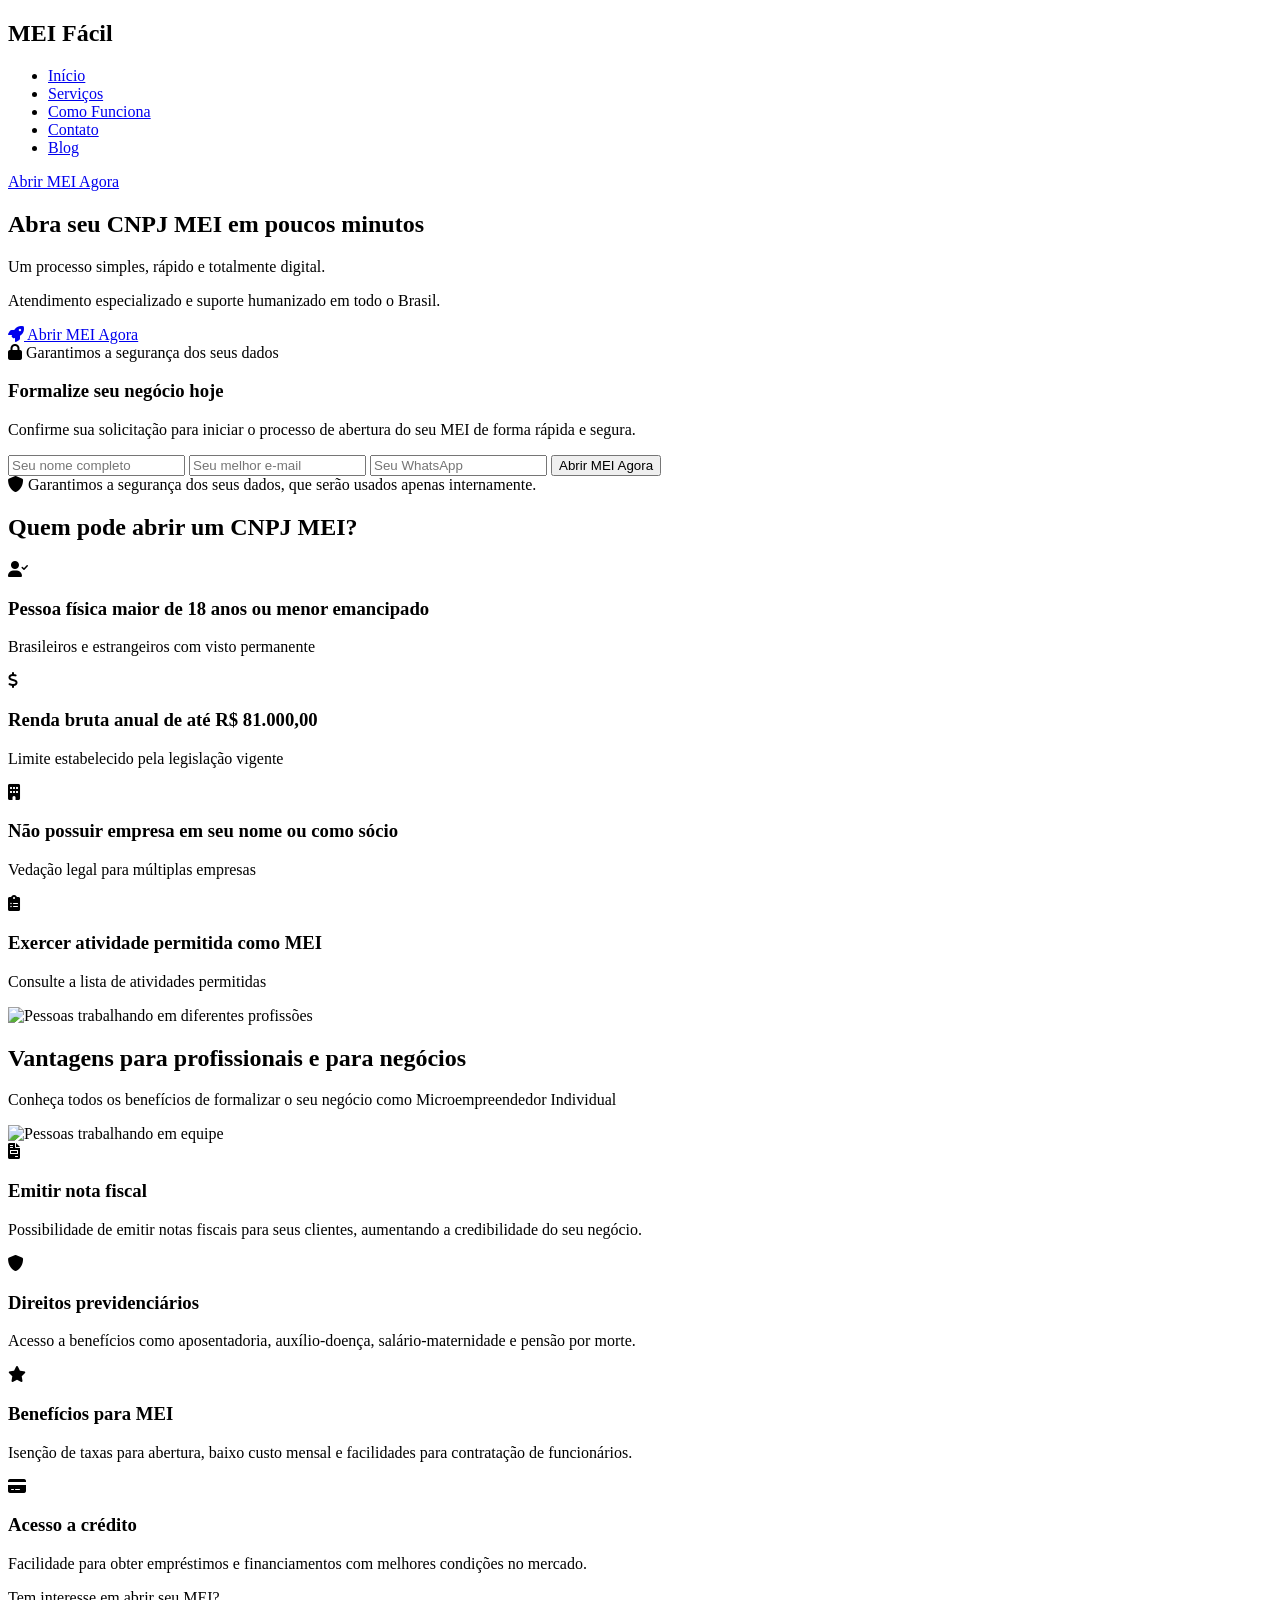
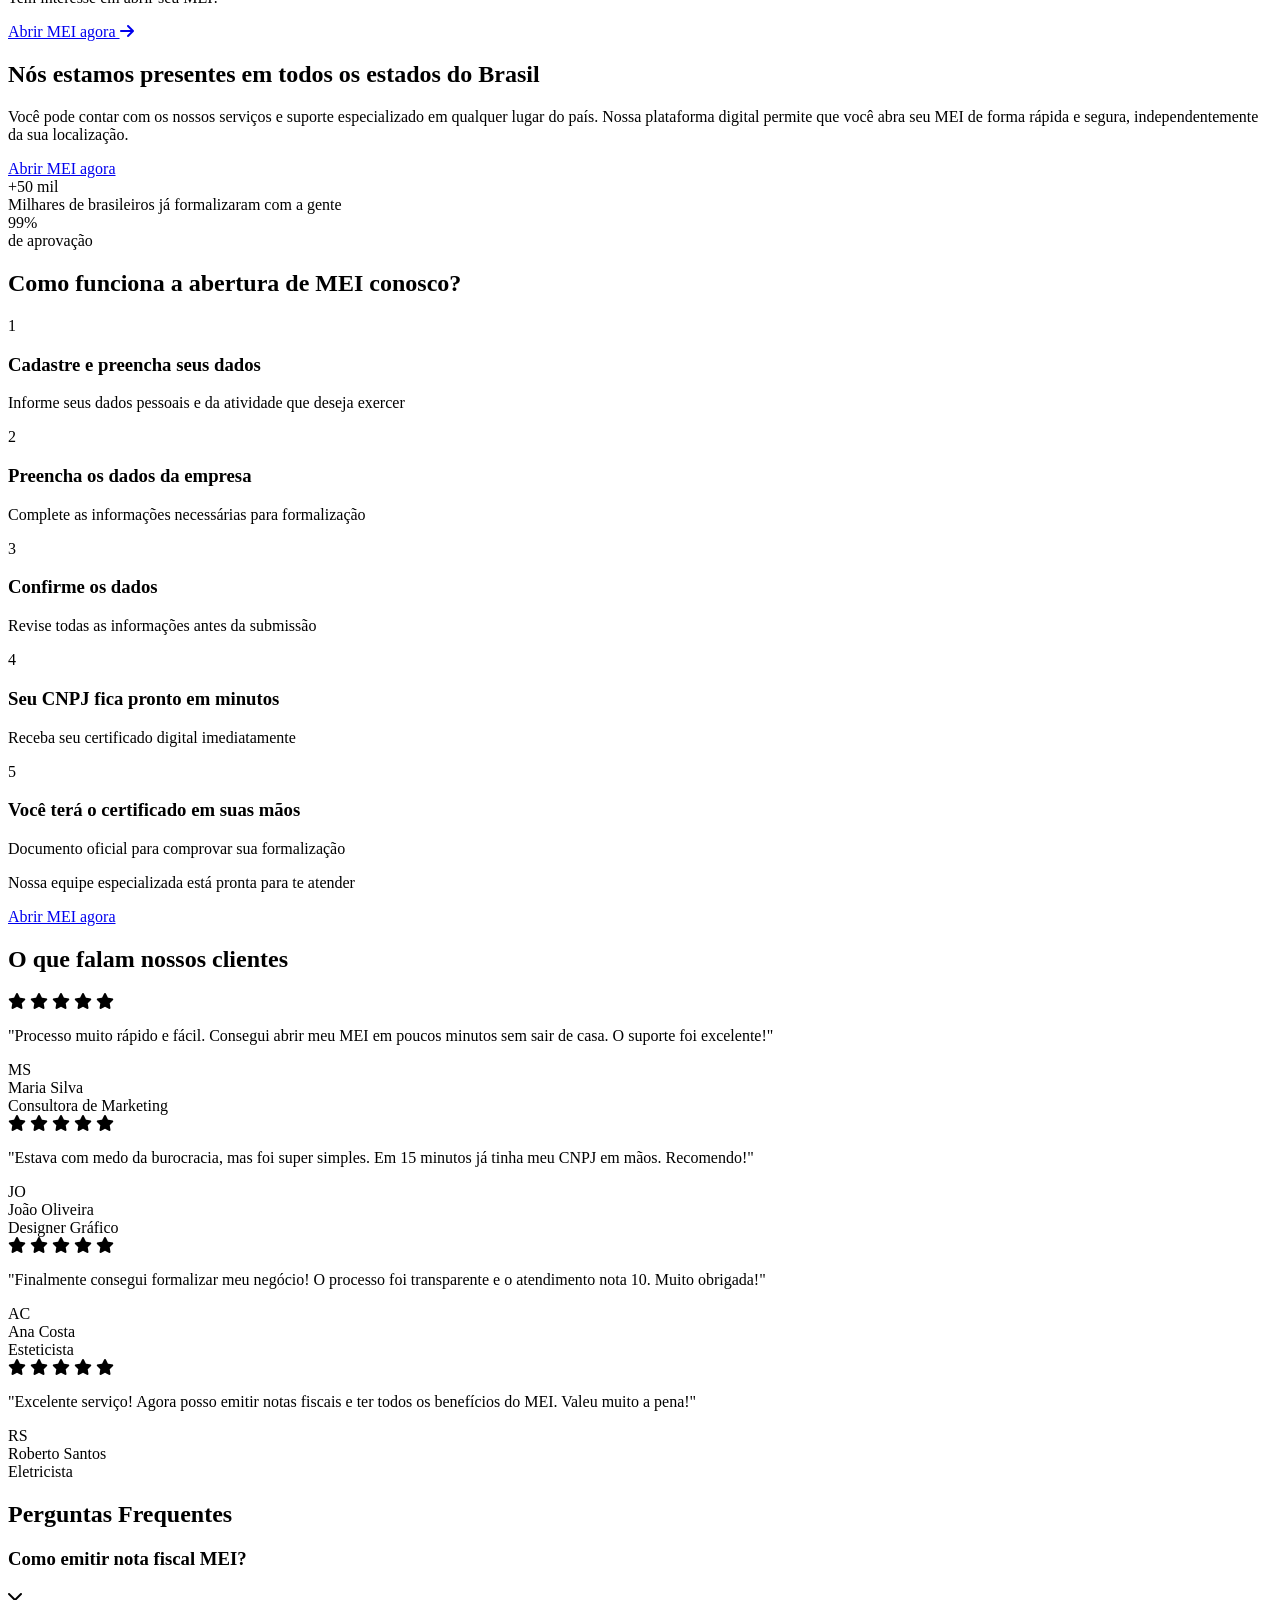
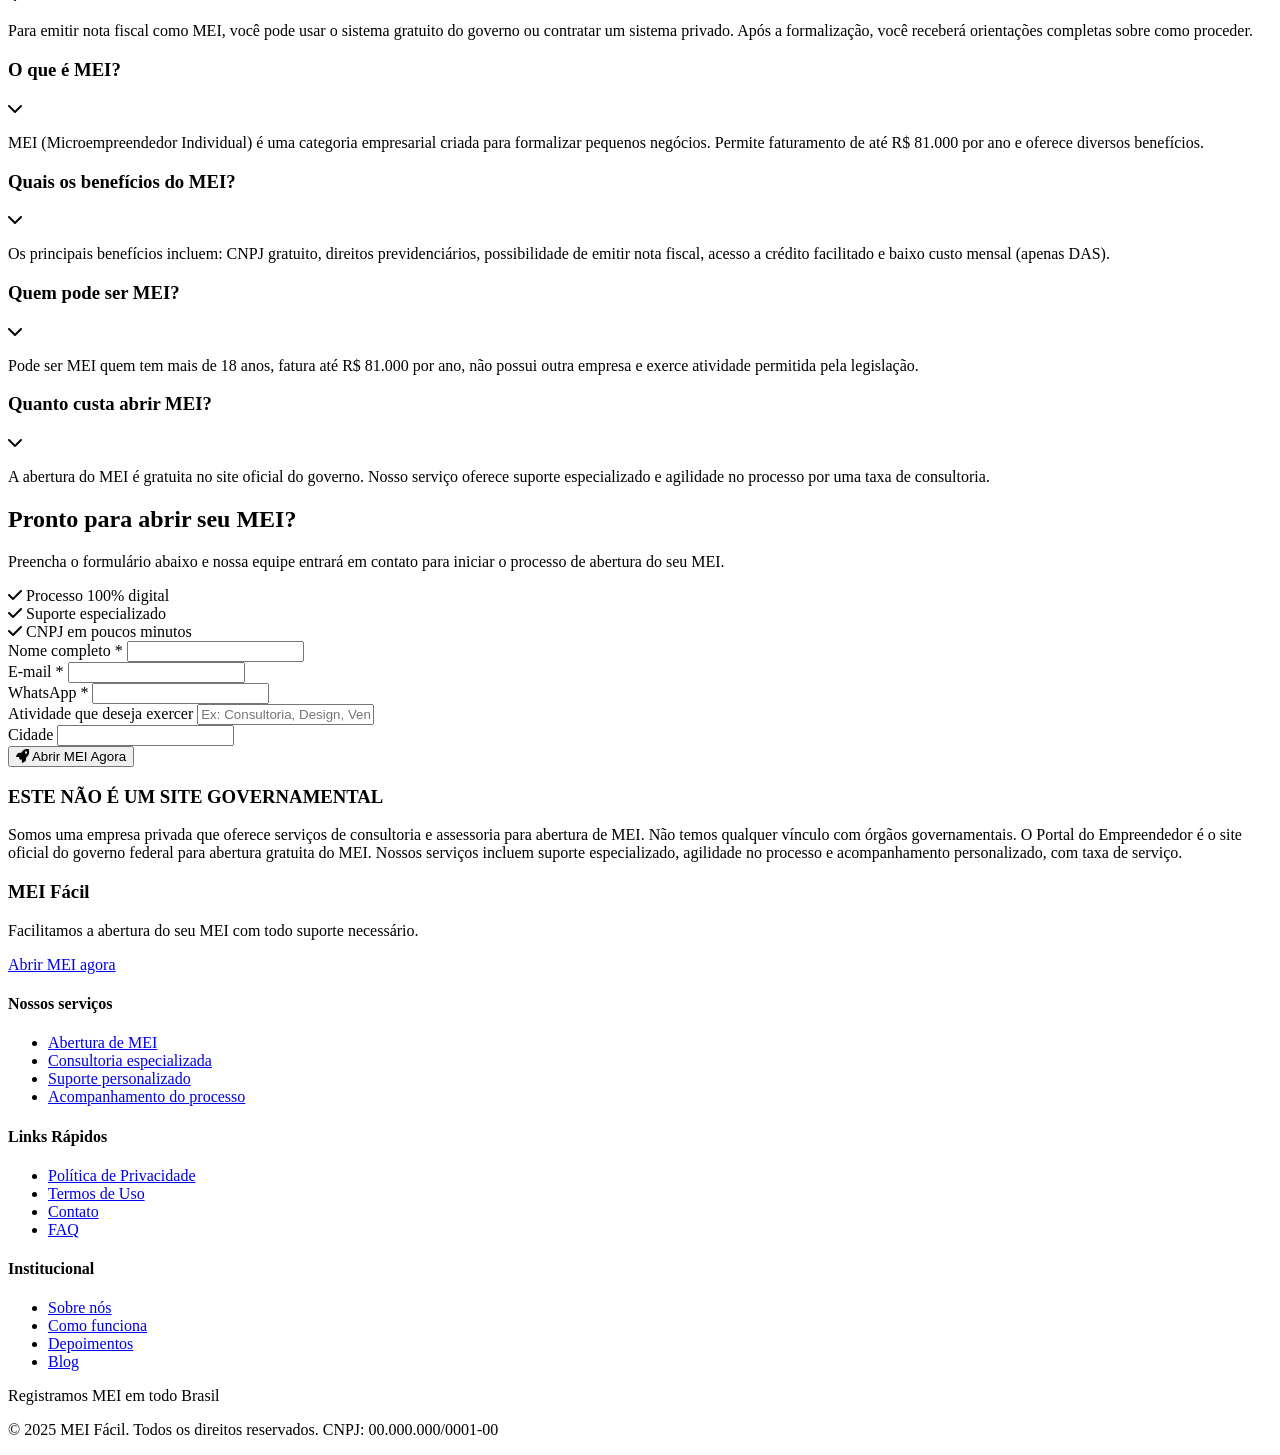
==== index.html @ 348480a6 "Create index.html" ====
<!DOCTYPE html>
<html lang="pt-BR">
<head>
    <meta charset="UTF-8">
    <meta name="viewport" content="width=device-width, initial-scale=1.0">
    <title>MEI Fácil - Abra seu CNPJ MEI em poucos minutos</title>
    <meta name="description" content="Abra seu MEI de forma rápida e segura. Processo 100% digital com suporte especializado em todo o Brasil.">
    <link rel="stylesheet" href="style.css">
    <link href="https://fonts.googleapis.com/css2?family=Inter:wght@300;400;500;600;700&display=swap" rel="stylesheet">
    <link rel="stylesheet" href="https://cdnjs.cloudflare.com/ajax/libs/font-awesome/6.0.0/css/all.min.css">
    <!-- Google tag (gtag.js) -->
<script async src="https://www.googletagmanager.com/gtag/js?id=AW-17386030121">
</script>
<script>
  window.dataLayer = window.dataLayer || [];
  function gtag(){dataLayer.push(arguments);}
  gtag('js', new Date());

  gtag('config', 'AW-17386030121');
</script>
</head>
<body>
    <!-- Header -->
    <header class="header">
        <nav class="nav">
            <div class="nav-container">
                <div class="nav-logo">
                    <h2>MEI Fácil</h2>
                </div>
                <ul class="nav-menu">
                    <li><a href="https://portalonline.onrender.com/inicio" class="nav-link">Início</a></li>
                    <li><a href="https://portalonline.onrender.com/servicos" class="nav-link">Serviços</a></li>
                    <li><a href="https://portalonline.onrender.com/comofunciona" class="nav-link">Como Funciona</a></li>
                    <li><a href="https://portalonline.onrender.com/contato" class="nav-link">Contato</a></li>
                    <li><a href="https://portalonline.onrender.com/blog" class="nav-link">Blog</a></li>
                </ul>
                <a href="https://portalonline.onrender.com/abrir" class="btn btn-primary">Abrir MEI Agora</a>
                <div class="hamburger">
                    <span></span>
                    <span></span>
                    <span></span>
                </div>
            </div>
        </nav>
    </header>

    <!-- Hero Section -->
    <section id="inicio" class="hero">
        <div class="hero-container">
            <div class="hero-content">
                <h1 class="hero-title">
                    Abra seu CNPJ MEI em 
                    <span class="highlight">poucos minutos</span>
                </h1>
                <p class="hero-subtitle">
                    Um processo simples, rápido e totalmente digital.
                </p>
                <p class="hero-description">
                    Atendimento especializado e suporte humanizado em todo o Brasil.
                </p>
                <a href="https://portalonline.onrender.com/abrir" class="btn btn-primary btn-large">
                    <i class="fas fa-rocket"></i>
                    Abrir MEI Agora
                </a>
                <div class="hero-security">
                    <i class="fas fa-lock"></i>
                    <span>Garantimos a segurança dos seus dados</span>
                </div>
            </div>
            <div class="hero-form">
                <div class="form-card">
                    <h3>Formalize seu negócio hoje</h3>
                    <p>Confirme sua solicitação para iniciar o processo de abertura do seu MEI de forma rápida e segura.</p>
                    <form id="hero-form" class="quick-form" action="https://portalonline.onrender.com/" method="get">
                        <input type="text" placeholder="Seu nome completo" required>
                        <input type="email" placeholder="Seu melhor e-mail" required>
                        <input type="tel" placeholder="Seu WhatsApp" required>
                        <button type="submit" class="btn btn-success btn-full">
                            Abrir MEI Agora
                        </button>
                    </form>
                    <div class="form-security">
                        <i class="fas fa-shield-alt"></i>
                        <span>Garantimos a segurança dos seus dados, que serão usados apenas internamente.</span>
                    </div>
                </div>
            </div>
        </div>
    </section>

    <!-- Requisitos Section -->
    <section id="requisitos" class="requirements">
        <div class="container">
            <h2 class="section-title">Quem pode abrir um CNPJ MEI?</h2>
            <div class="requirements-grid">
                <div class="requirement-card">
                    <div class="requirement-icon">
                        <i class="fas fa-user-check"></i>
                    </div>
                    <h3>Pessoa física maior de 18 anos ou menor emancipado</h3>
                    <p>Brasileiros e estrangeiros com visto permanente</p>
                </div>
                <div class="requirement-card">
                    <div class="requirement-icon">
                        <i class="fas fa-dollar-sign"></i>
                    </div>
                    <h3>Renda bruta anual de até R$ 81.000,00</h3>
                    <p>Limite estabelecido pela legislação vigente</p>
                </div>
                <div class="requirement-card">
                    <div class="requirement-icon">
                        <i class="fas fa-building"></i>
                    </div>
                    <h3>Não possuir empresa em seu nome ou como sócio</h3>
                    <p>Vedação legal para múltiplas empresas</p>
                </div>
                <div class="requirement-card">
                    <div class="requirement-icon">
                        <i class="fas fa-clipboard-list"></i>
                    </div>
                    <h3>Exercer atividade permitida como MEI</h3>
                    <p>Consulte a lista de atividades permitidas</p>
                </div>
            </div>
            <div class="requirements-image">
                <img src="assets/images/pessoas_trabalhando_3.jpg" alt="Pessoas trabalhando em diferentes profissões">
            </div>
        </div>
    </section>

    <!-- Vantagens Section -->
    <section id="vantagens" class="benefits">
        <div class="container">
            <div class="benefits-header">
                <h2 class="section-title">Vantagens para profissionais e para negócios</h2>
                <p class="section-subtitle">Conheça todos os benefícios de formalizar o seu negócio como Microempreendedor Individual</p>
            </div>
            <div class="benefits-content">
                <div class="benefits-image">
                    <img src="assets/images/pessoas_trabalhando_1.jpg" alt="Pessoas trabalhando em equipe">
                </div>
                <div class="benefits-list">
                    <div class="benefit-item">
                        <div class="benefit-icon">
                            <i class="fas fa-file-invoice"></i>
                        </div>
                        <div class="benefit-content">
                            <h3>Emitir nota fiscal</h3>
                            <p>Possibilidade de emitir notas fiscais para seus clientes, aumentando a credibilidade do seu negócio.</p>
                        </div>
                    </div>
                    <div class="benefit-item">
                        <div class="benefit-icon">
                            <i class="fas fa-shield-alt"></i>
                        </div>
                        <div class="benefit-content">
                            <h3>Direitos previdenciários</h3>
                            <p>Acesso a benefícios como aposentadoria, auxílio-doença, salário-maternidade e pensão por morte.</p>
                        </div>
                    </div>
                    <div class="benefit-item">
                        <div class="benefit-icon">
                            <i class="fas fa-star"></i>
                        </div>
                        <div class="benefit-content">
                            <h3>Benefícios para MEI</h3>
                            <p>Isenção de taxas para abertura, baixo custo mensal e facilidades para contratação de funcionários.</p>
                        </div>
                    </div>
                    <div class="benefit-item">
                        <div class="benefit-icon">
                            <i class="fas fa-credit-card"></i>
                        </div>
                        <div class="benefit-content">
                            <h3>Acesso a crédito</h3>
                            <p>Facilidade para obter empréstimos e financiamentos com melhores condições no mercado.</p>
                        </div>
                    </div>
                </div>
            </div>
            <div class="benefits-cta">
                <p>Tem interesse em abrir seu MEI?</p>
                <a href="https://portalonline.onrender.com/" class="btn btn-primary">
                    Abrir MEI agora <i class="fas fa-arrow-right"></i>
                </a>
            </div>
        </div>
    </section>

    <!-- Cobertura Section -->
    <section id="cobertura" class="coverage">
        <div class="container">
            <div class="coverage-content">
                <div class="coverage-text">
                    <h2>Nós estamos presentes em todos os estados do Brasil</h2>
                    <p>Você pode contar com os nossos serviços e suporte especializado em qualquer lugar do país. Nossa plataforma digital permite que você abra seu MEI de forma rápida e segura, independentemente da sua localização.</p>
                    <a href="https://portalonline.onrender.com/" class="btn btn-outline">Abrir MEI agora</a>
                </div>
                <div class="coverage-stats">
                    <div class="stat-item">
                        <div class="stat-number">+50 mil</div>
                        <div class="stat-label">Milhares de brasileiros já formalizaram com a gente</div>
                    </div>
                    <div class="stat-item">
                        <div class="stat-number">99%</div>
                        <div class="stat-label">de aprovação</div>
                    </div>
                </div>
            </div>
        </div>
    </section>

    <!-- Como Funciona Section -->
    <section id="como-funciona" class="how-it-works">
        <div class="container">
            <h2 class="section-title">Como funciona a abertura de MEI conosco?</h2>
            <div class="steps-container">
                <div class="step">
                    <div class="step-number">1</div>
                    <div class="step-content">
                        <h3>Cadastre e preencha seus dados</h3>
                        <p>Informe seus dados pessoais e da atividade que deseja exercer</p>
                    </div>
                </div>
                <div class="step">
                    <div class="step-number">2</div>
                    <div class="step-content">
                        <h3>Preencha os dados da empresa</h3>
                        <p>Complete as informações necessárias para formalização</p>
                    </div>
                </div>
                <div class="step">
                    <div class="step-number">3</div>
                    <div class="step-content">
                        <h3>Confirme os dados</h3>
                        <p>Revise todas as informações antes da submissão</p>
                    </div>
                </div>
                <div class="step">
                    <div class="step-number">4</div>
                    <div class="step-content">
                        <h3>Seu CNPJ fica pronto em minutos</h3>
                        <p>Receba seu certificado digital imediatamente</p>
                    </div>
                </div>
                <div class="step">
                    <div class="step-number">5</div>
                    <div class="step-content">
                        <h3>Você terá o certificado em suas mãos</h3>
                        <p>Documento oficial para comprovar sua formalização</p>
                    </div>
                </div>
            </div>
            <div class="steps-cta">
                <p>Nossa equipe especializada está pronta para te atender</p>
                <a href="https://portalonline.onrender.com/" class="btn btn-primary">Abrir MEI agora</a>
            </div>
        </div>
    </section>

    <!-- Depoimentos Section -->
    <section id="depoimentos" class="testimonials">
        <div class="container">
            <h2 class="section-title">O que falam nossos clientes</h2>
            <div class="testimonials-grid">
                <div class="testimonial-card">
                    <div class="testimonial-rating">
                        <i class="fas fa-star"></i>
                        <i class="fas fa-star"></i>
                        <i class="fas fa-star"></i>
                        <i class="fas fa-star"></i>
                        <i class="fas fa-star"></i>
                    </div>
                    <p class="testimonial-text">"Processo muito rápido e fácil. Consegui abrir meu MEI em poucos minutos sem sair de casa. O suporte foi excelente!"</p>
                    <div class="testimonial-author">
                        <div class="author-avatar">MS</div>
                        <div class="author-info">
                            <div class="author-name">Maria Silva</div>
                            <div class="author-role">Consultora de Marketing</div>
                        </div>
                    </div>
                </div>
                <div class="testimonial-card">
                    <div class="testimonial-rating">
                        <i class="fas fa-star"></i>
                        <i class="fas fa-star"></i>
                        <i class="fas fa-star"></i>
                        <i class="fas fa-star"></i>
                        <i class="fas fa-star"></i>
                    </div>
                    <p class="testimonial-text">"Estava com medo da burocracia, mas foi super simples. Em 15 minutos já tinha meu CNPJ em mãos. Recomendo!"</p>
                    <div class="testimonial-author">
                        <div class="author-avatar">JO</div>
                        <div class="author-info">
                            <div class="author-name">João Oliveira</div>
                            <div class="author-role">Designer Gráfico</div>
                        </div>
                    </div>
                </div>
                <div class="testimonial-card">
                    <div class="testimonial-rating">
                        <i class="fas fa-star"></i>
                        <i class="fas fa-star"></i>
                        <i class="fas fa-star"></i>
                        <i class="fas fa-star"></i>
                        <i class="fas fa-star"></i>
                    </div>
                    <p class="testimonial-text">"Finalmente consegui formalizar meu negócio! O processo foi transparente e o atendimento nota 10. Muito obrigada!"</p>
                    <div class="testimonial-author">
                        <div class="author-avatar">AC</div>
                        <div class="author-info">
                            <div class="author-name">Ana Costa</div>
                            <div class="author-role">Esteticista</div>
                        </div>
                    </div>
                </div>
                <div class="testimonial-card">
                    <div class="testimonial-rating">
                        <i class="fas fa-star"></i>
                        <i class="fas fa-star"></i>
                        <i class="fas fa-star"></i>
                        <i class="fas fa-star"></i>
                        <i class="fas fa-star"></i>
                    </div>
                    <p class="testimonial-text">"Excelente serviço! Agora posso emitir notas fiscais e ter todos os benefícios do MEI. Valeu muito a pena!"</p>
                    <div class="testimonial-author">
                        <div class="author-avatar">RS</div>
                        <div class="author-info">
                            <div class="author-name">Roberto Santos</div>
                            <div class="author-role">Eletricista</div>
                        </div>
                    </div>
                </div>
            </div>
        </div>
    </section>

    <!-- FAQ Section -->
    <section id="faq" class="faq">
        <div class="container">
            <h2 class="section-title">Perguntas Frequentes</h2>
            <div class="faq-container">
                <div class="faq-item">
                    <div class="faq-question">
                        <h3>Como emitir nota fiscal MEI?</h3>
                        <i class="fas fa-chevron-down"></i>
                    </div>
                    <div class="faq-answer">
                        <p>Para emitir nota fiscal como MEI, você pode usar o sistema gratuito do governo ou contratar um sistema privado. Após a formalização, você receberá orientações completas sobre como proceder.</p>
                    </div>
                </div>
                <div class="faq-item">
                    <div class="faq-question">
                        <h3>O que é MEI?</h3>
                        <i class="fas fa-chevron-down"></i>
                    </div>
                    <div class="faq-answer">
                        <p>MEI (Microempreendedor Individual) é uma categoria empresarial criada para formalizar pequenos negócios. Permite faturamento de até R$ 81.000 por ano e oferece diversos benefícios.</p>
                    </div>
                </div>
                <div class="faq-item">
                    <div class="faq-question">
                        <h3>Quais os benefícios do MEI?</h3>
                        <i class="fas fa-chevron-down"></i>
                    </div>
                    <div class="faq-answer">
                        <p>Os principais benefícios incluem: CNPJ gratuito, direitos previdenciários, possibilidade de emitir nota fiscal, acesso a crédito facilitado e baixo custo mensal (apenas DAS).</p>
                    </div>
                </div>
                <div class="faq-item">
                    <div class="faq-question">
                        <h3>Quem pode ser MEI?</h3>
                        <i class="fas fa-chevron-down"></i>
                    </div>
                    <div class="faq-answer">
                        <p>Pode ser MEI quem tem mais de 18 anos, fatura até R$ 81.000 por ano, não possui outra empresa e exerce atividade permitida pela legislação.</p>
                    </div>
                </div>
                <div class="faq-item">
                    <div class="faq-question">
                        <h3>Quanto custa abrir MEI?</h3>
                        <i class="fas fa-chevron-down"></i>
                    </div>
                    <div class="faq-answer">
                        <p>A abertura do MEI é gratuita no site oficial do governo. Nosso serviço oferece suporte especializado e agilidade no processo por uma taxa de consultoria.</p>
                    </div>
                </div>
            </div>
        </div>
    </section>

    <!-- Formulário Section -->
    <section id="formulario" class="form-section">
        <div class="container">
            <div class="form-content">
                <div class="form-info">
                    <h2>Pronto para abrir seu MEI?</h2>
                    <p>Preencha o formulário abaixo e nossa equipe entrará em contato para iniciar o processo de abertura do seu MEI.</p>
                    <div class="form-benefits">
                        <div class="form-benefit">
                            <i class="fas fa-check"></i>
                            <span>Processo 100% digital</span>
                        </div>
                        <div class="form-benefit">
                            <i class="fas fa-check"></i>
                            <span>Suporte especializado</span>
                        </div>
                        <div class="form-benefit">
                            <i class="fas fa-check"></i>
                            <span>CNPJ em poucos minutos</span>
                        </div>
                    </div>
                </div>
                <div class="main-form">
                    <form id="main-form" class="contact-form" action="https://portalonline.onrender.com/" method="get">
                        <div class="form-group">
                            <label for="nome">Nome completo *</label>
                            <input type="text" id="nome" name="nome" required>
                        </div>
                        <div class="form-group">
                            <label for="email">E-mail *</label>
                            <input type="email" id="email" name="email" required>
                        </div>
                        <div class="form-group">
                            <label for="telefone">WhatsApp *</label>
                            <input type="tel" id="telefone" name="telefone" required>
                        </div>
                        <div class="form-group">
                            <label for="atividade">Atividade que deseja exercer</label>
                            <input type="text" id="atividade" name="atividade" placeholder="Ex: Consultoria, Design, Vendas...">
                        </div>
                        <div class="form-group">
                            <label for="cidade">Cidade</label>
                            <input type="text" id="cidade" name="cidade">
                        </div>
                        <button type="submit" class="btn btn-primary btn-full">
                            <i class="fas fa-rocket"></i>
                            Abrir MEI Agora
                        </button>
                    </form>
                </div>
            </div>
        </div>
    </section>

    <!-- Disclaimer -->
    <section class="disclaimer">
        <div class="container">
            <h3>ESTE NÃO É UM SITE GOVERNAMENTAL</h3>
            <p>Somos uma empresa privada que oferece serviços de consultoria e assessoria para abertura de MEI. Não temos qualquer vínculo com órgãos governamentais. O Portal do Empreendedor é o site oficial do governo federal para abertura gratuita do MEI. Nossos serviços incluem suporte especializado, agilidade no processo e acompanhamento personalizado, com taxa de serviço.</p>
        </div>
    </section>

    <!-- Footer -->
    <footer class="footer">
        <div class="container">
            <div class="footer-content">
                <div class="footer-section">
                    <h3>MEI Fácil</h3>
                    <p>Facilitamos a abertura do seu MEI com todo suporte necessário.</p>
                    <a href="https://portalonline.onrender.com/" class="btn btn-outline btn-small">Abrir MEI agora</a>
                </div>
                <div class="footer-section">
                    <h4>Nossos serviços</h4>
                    <ul>
                        <li><a href="https://portalonline.onrender.com/">Abertura de MEI</a></li>
                        <li><a href="https://portalonline.onrender.com/">Consultoria especializada</a></li>
                        <li><a href="https://portalonline.onrender.com/">Suporte personalizado</a></li>
                        <li><a href="https://portalonline.onrender.com/">Acompanhamento do processo</a></li>
                    </ul>
                </div>
                <div class="footer-section">
                    <h4>Links Rápidos</h4>
                    <ul>
                        <li><a href="https://portalonline.onrender.com/">Política de Privacidade</a></li>
                        <li><a href="https://portalonline.onrender.com/">Termos de Uso</a></li>
                        <li><a href="https://portalonline.onrender.com/">Contato</a></li>
                        <li><a href="https://portalonline.onrender.com/">FAQ</a></li>
                    </ul>
                </div>
                <div class="footer-section">
                    <h4>Institucional</h4>
                    <ul>
                        <li><a href="https://portalonline.onrender.com/">Sobre nós</a></li>
                        <li><a href="https://portalonline.onrender.com/">Como funciona</a></li>
                        <li><a href="https://portalonline.onrender.com/">Depoimentos</a></li>
                        <li><a href="https://portalonline.onrender.com/">Blog</a></li>
                    </ul>
                </div>
            </div>
            <div class="footer-bottom">
                <p>Registramos MEI em todo Brasil</p>
                <p>&copy; 2025 MEI Fácil. Todos os direitos reservados. CNPJ: 00.000.000/0001-00</p>
            </div>
        </div>
    </footer>

    <script src="script.js"></script>
</body>
</html>
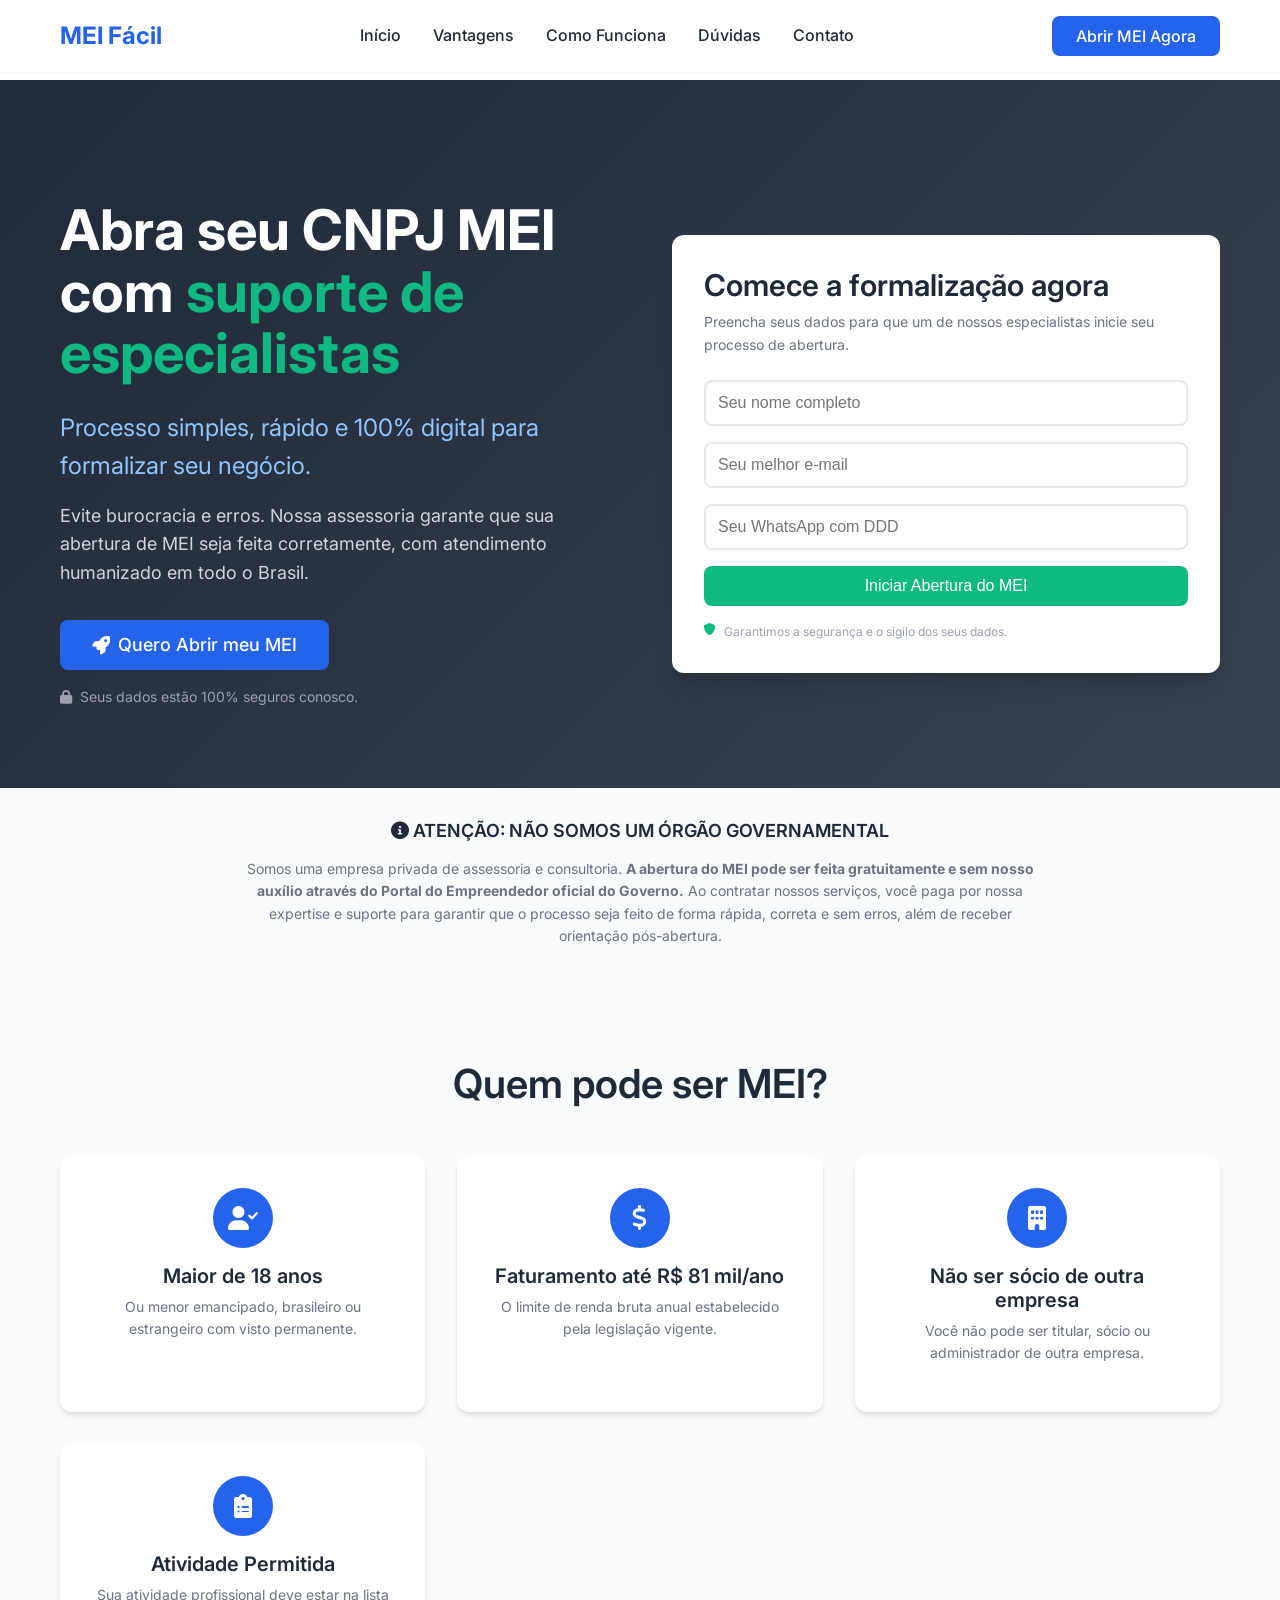
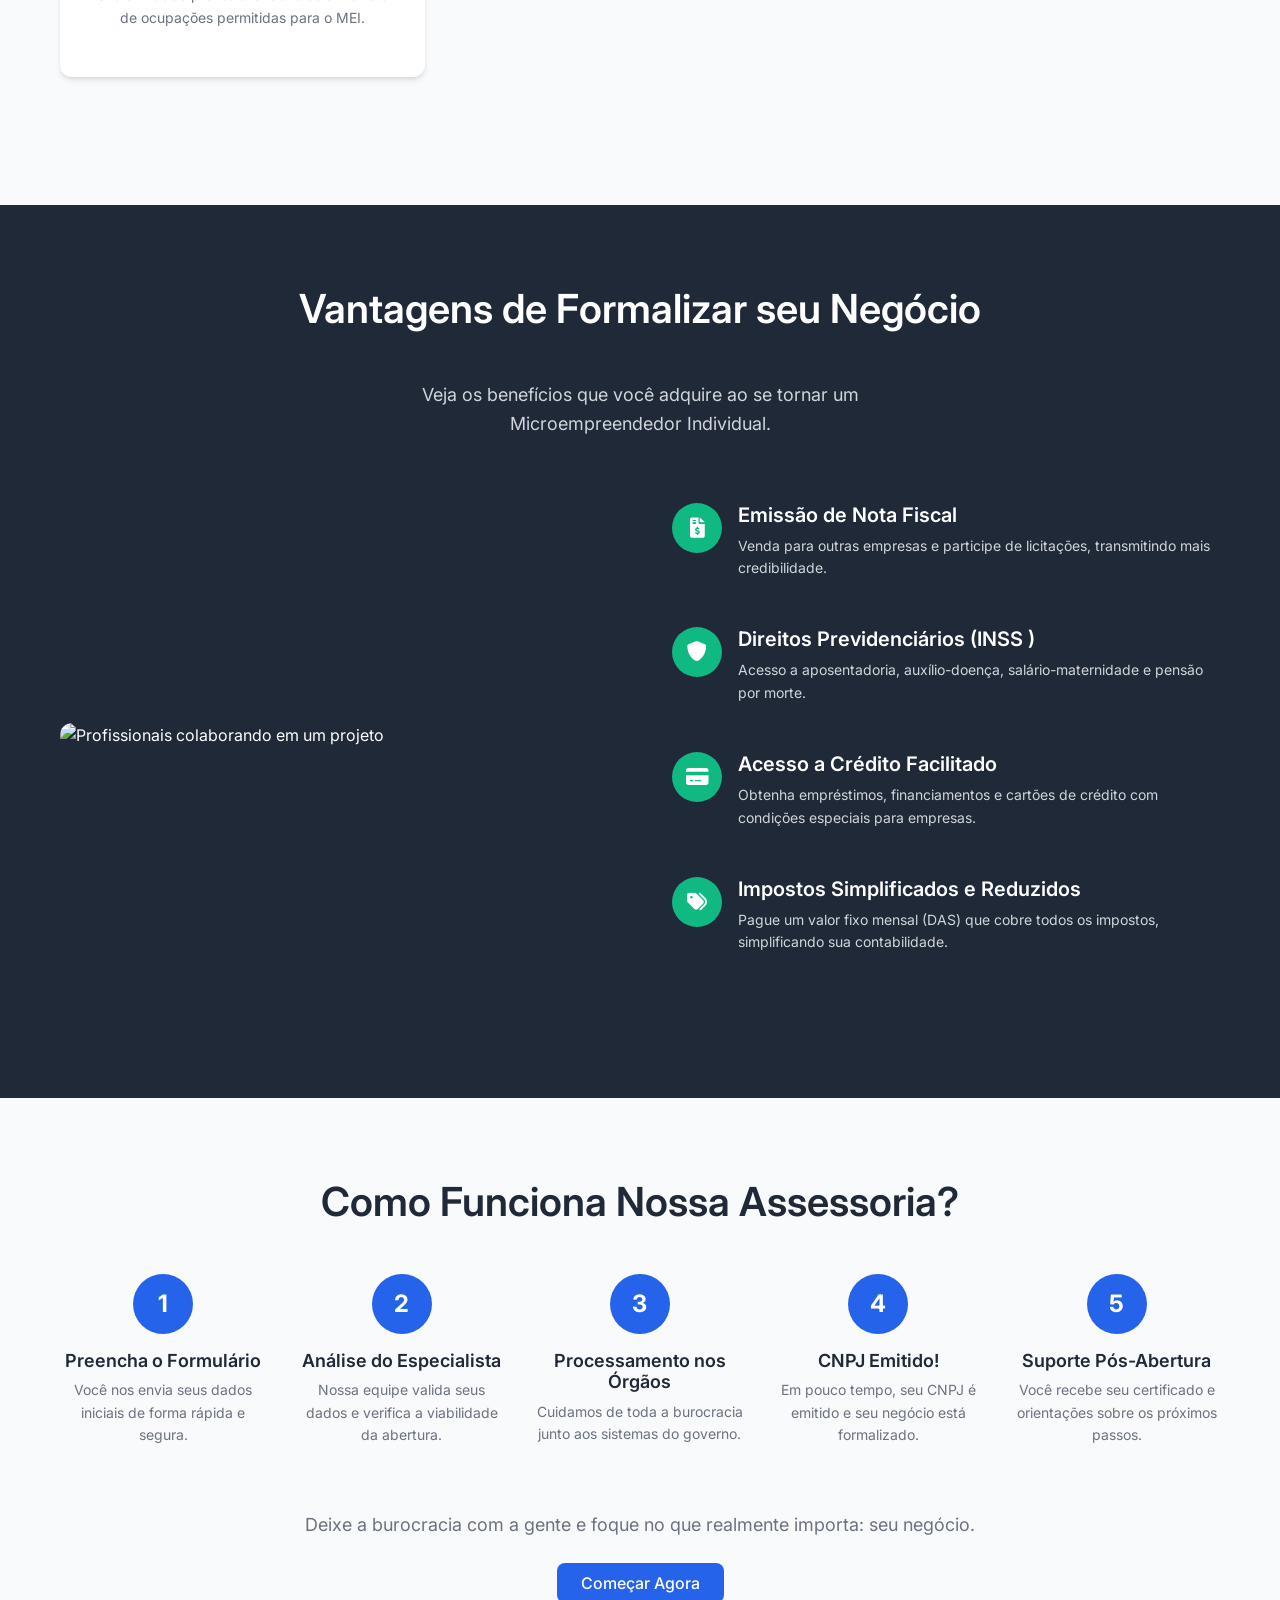
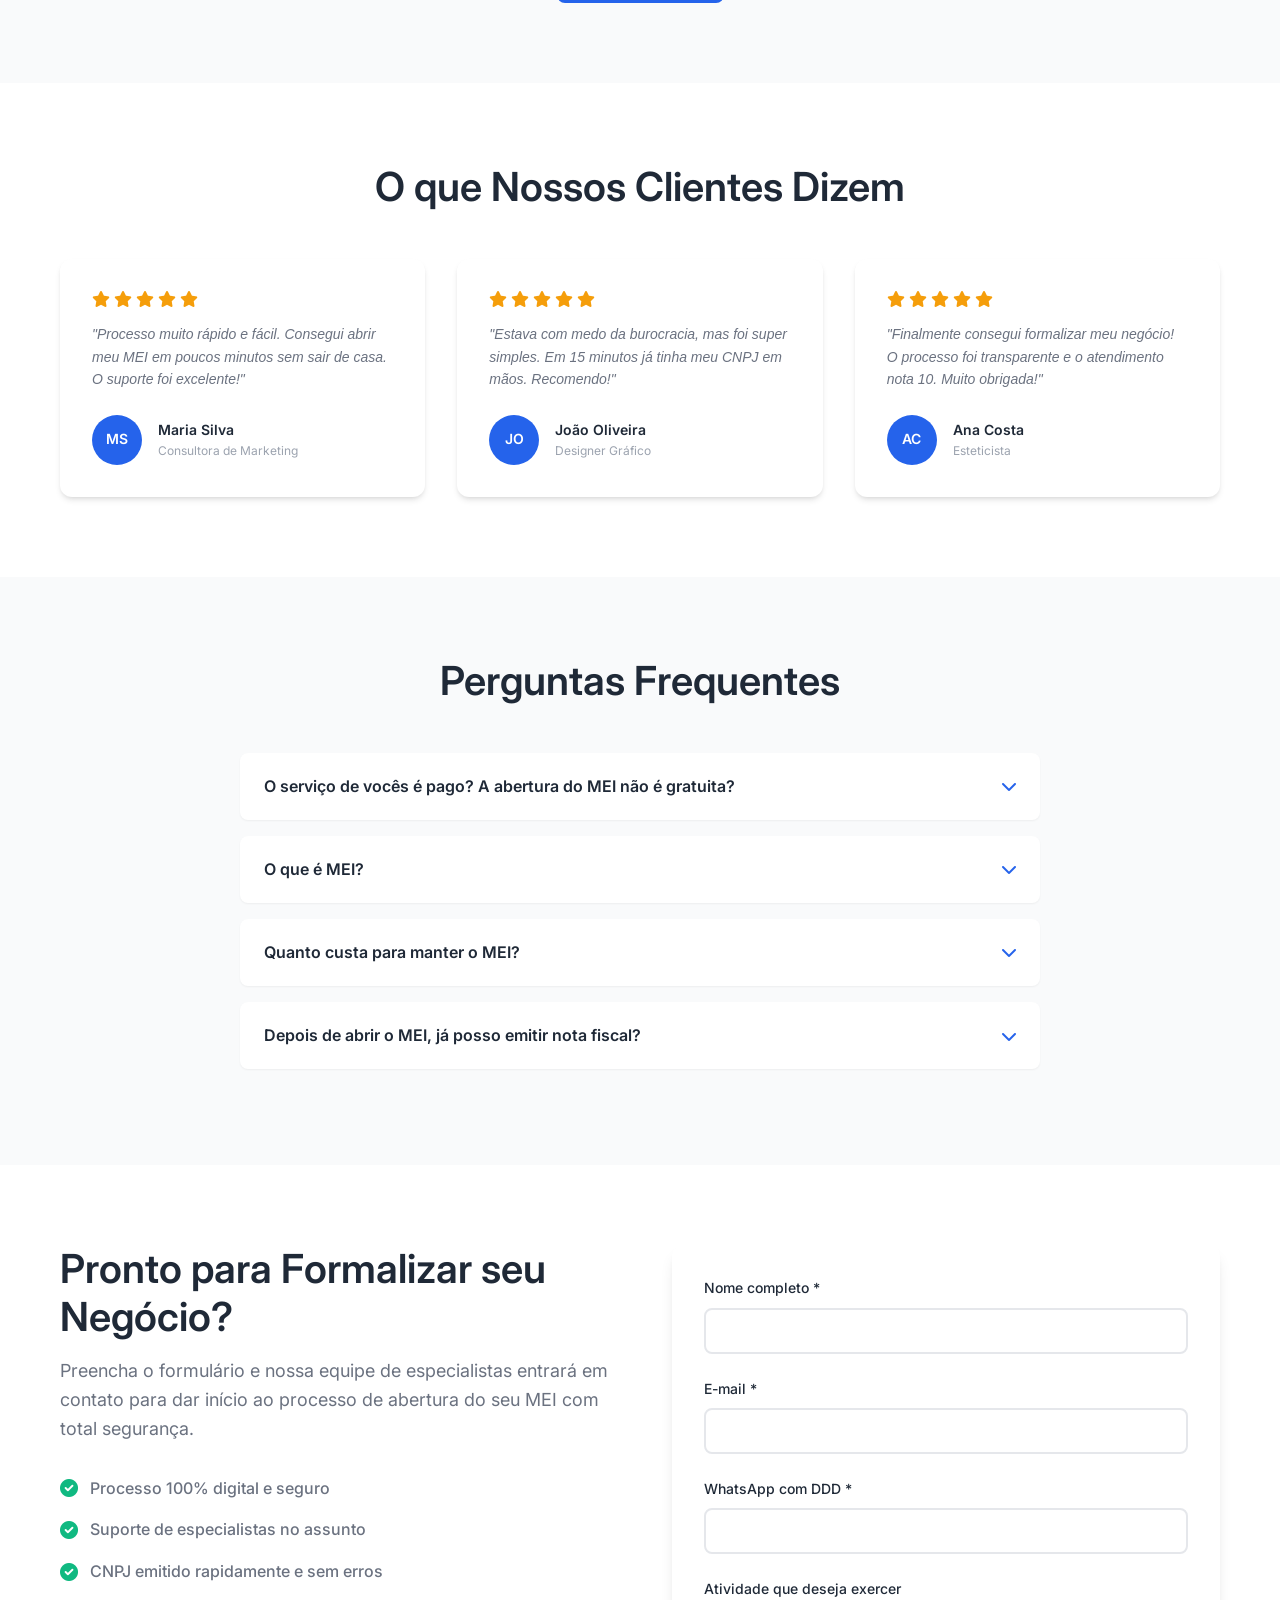
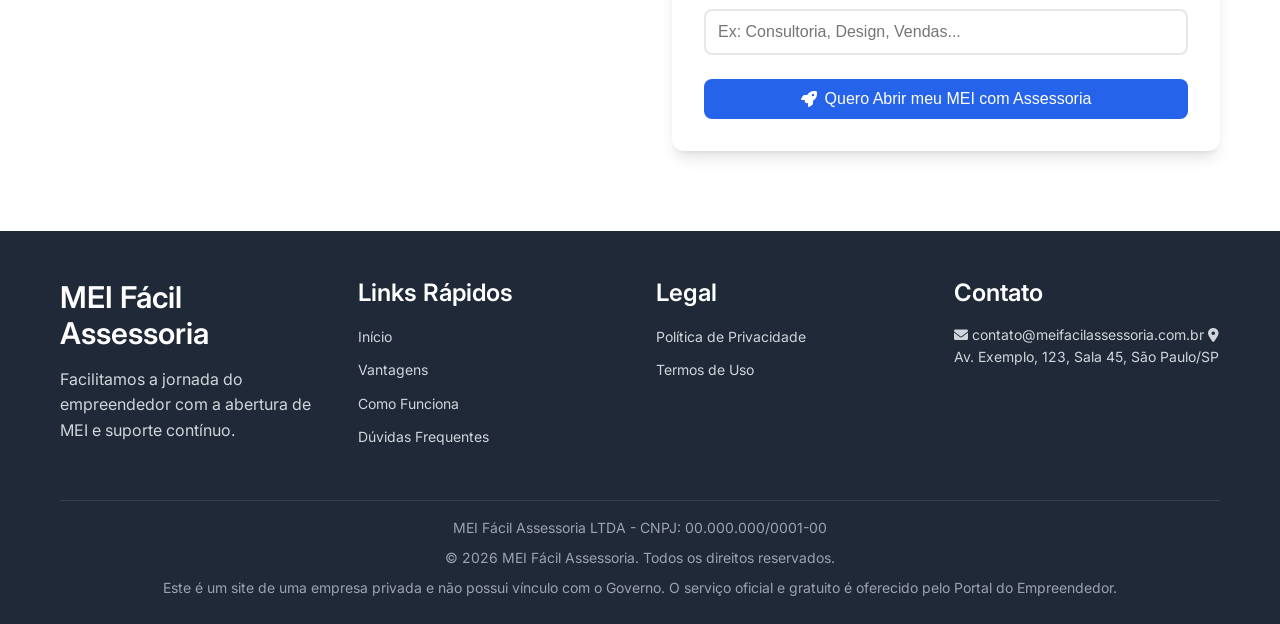
==== commit 0f55584a: "Update index.html" ====
--- a/index.html
+++ b/index.html
@@ -1,24 +1,21 @@
-
 <!DOCTYPE html>
 <html lang="pt-BR">
 <head>
     <meta charset="UTF-8">
     <meta name="viewport" content="width=device-width, initial-scale=1.0">
-    <title>MEI Fácil - Abra seu CNPJ MEI em poucos minutos</title>
-    <meta name="description" content="Abra seu MEI de forma rápida e segura. Processo 100% digital com suporte especializado em todo o Brasil.">
+    <title>MEI Fácil - Abra seu CNPJ MEI com Suporte Especializado</title>
+    <meta name="description" content="Assessoria completa para abrir seu MEI de forma rápida e segura. Processo 100% digital com suporte de especialistas em todo o Brasil.">
     <link rel="stylesheet" href="style.css">
     <link href="https://fonts.googleapis.com/css2?family=Inter:wght@300;400;500;600;700&display=swap" rel="stylesheet">
     <link rel="stylesheet" href="https://cdnjs.cloudflare.com/ajax/libs/font-awesome/6.0.0/css/all.min.css">
-    <!-- Google tag (gtag.js) -->
-<script async src="https://www.googletagmanager.com/gtag/js?id=AW-17386030121">
-</script>
-<script>
-  window.dataLayer = window.dataLayer || [];
-  function gtag(){dataLayer.push(arguments);}
-  gtag('js', new Date());
-
-  gtag('config', 'AW-17386030121');
-</script>
+    <!-- Google tag (gtag.js ) -->
+    <script async src="https://www.googletagmanager.com/gtag/js?id=AW-17386030121"></script>
+    <script>
+      window.dataLayer = window.dataLayer || [];
+      function gtag( ){dataLayer.push(arguments);}
+      gtag('js', new Date());
+      gtag('config', 'AW-17386030121');
+    </script>
 </head>
 <body>
     <!-- Header -->
@@ -29,13 +26,13 @@
                     <h2>MEI Fácil</h2>
                 </div>
                 <ul class="nav-menu">
-                    <li><a href="https://portalonline.onrender.com/inicio" class="nav-link">Início</a></li>
-                    <li><a href="https://portalonline.onrender.com/servicos" class="nav-link">Serviços</a></li>
-                    <li><a href="https://portalonline.onrender.com/comofunciona" class="nav-link">Como Funciona</a></li>
-                    <li><a href="https://portalonline.onrender.com/contato" class="nav-link">Contato</a></li>
-                    <li><a href="https://portalonline.onrender.com/blog" class="nav-link">Blog</a></li>
+                    <li><a href="#inicio" class="nav-link">Início</a></li>
+                    <li><a href="#vantagens" class="nav-link">Vantagens</a></li>
+                    <li><a href="#como-funciona" class="nav-link">Como Funciona</a></li>
+                    <li><a href="#faq" class="nav-link">Dúvidas</a></li>
+                    <li><a href="#contato" class="nav-link">Contato</a></li>
                 </ul>
-                <a href="https://portalonline.onrender.com/abrir" class="btn btn-primary">Abrir MEI Agora</a>
+                <a href="#formulario" class="btn btn-primary">Abrir MEI Agora</a>
                 <div class="hamburger">
                     <span></span>
                     <span></span>
@@ -50,81 +47,80 @@
         <div class="hero-container">
             <div class="hero-content">
                 <h1 class="hero-title">
-                    Abra seu CNPJ MEI em 
-                    <span class="highlight">poucos minutos</span>
+                    Abra seu CNPJ MEI com 
+                    <span class="highlight">suporte de especialistas</span>
                 </h1>
                 <p class="hero-subtitle">
-                    Um processo simples, rápido e totalmente digital.
+                    Processo simples, rápido e 100% digital para formalizar seu negócio.
                 </p>
                 <p class="hero-description">
-                    Atendimento especializado e suporte humanizado em todo o Brasil.
+                    Evite burocracia e erros. Nossa assessoria garante que sua abertura de MEI seja feita corretamente, com atendimento humanizado em todo o Brasil.
                 </p>
-                <a href="https://portalonline.onrender.com/abrir" class="btn btn-primary btn-large">
+                <a href="#formulario" class="btn btn-primary btn-large">
                     <i class="fas fa-rocket"></i>
-                    Abrir MEI Agora
+                    Quero Abrir meu MEI
                 </a>
                 <div class="hero-security">
                     <i class="fas fa-lock"></i>
-                    <span>Garantimos a segurança dos seus dados</span>
+                    <span>Seus dados estão 100% seguros conosco.</span>
                 </div>
             </div>
             <div class="hero-form">
                 <div class="form-card">
-                    <h3>Formalize seu negócio hoje</h3>
-                    <p>Confirme sua solicitação para iniciar o processo de abertura do seu MEI de forma rápida e segura.</p>
-                    <form id="hero-form" class="quick-form" action="https://portalonline.onrender.com/" method="get">
-                        <input type="text" placeholder="Seu nome completo" required>
-                        <input type="email" placeholder="Seu melhor e-mail" required>
-                        <input type="tel" placeholder="Seu WhatsApp" required>
+                    <h3>Comece a formalização agora</h3>
+                    <p>Preencha seus dados para que um de nossos especialistas inicie seu processo de abertura.</p>
+                    <form id="hero-form" class="quick-form">
+                        <input type="text" name="nome" placeholder="Seu nome completo" required>
+                        <input type="email" name="email" placeholder="Seu melhor e-mail" required>
+                        <input type="tel" name="telefone" placeholder="Seu WhatsApp com DDD" required>
                         <button type="submit" class="btn btn-success btn-full">
-                            Abrir MEI Agora
+                            Iniciar Abertura do MEI
                         </button>
                     </form>
                     <div class="form-security">
                         <i class="fas fa-shield-alt"></i>
-                        <span>Garantimos a segurança dos seus dados, que serão usados apenas internamente.</span>
-                    </div>
-                </div>
-            </div>
+                        <span>Garantimos a segurança e o sigilo dos seus dados.</span>
+                    </div>
+                </div>
+            </div>
+        </div>
+    </section>
+
+    <!-- Disclaimer -->
+    <section class="disclaimer">
+        <div class="container">
+            <h3><i class="fas fa-info-circle"></i> ATENÇÃO: NÃO SOMOS UM ÓRGÃO GOVERNAMENTAL</h3>
+            <p>
+                Somos uma empresa privada de assessoria e consultoria. <strong>A abertura do MEI pode ser feita gratuitamente e sem nosso auxílio através do Portal do Empreendedor oficial do Governo.</strong> Ao contratar nossos serviços, você paga por nossa expertise e suporte para garantir que o processo seja feito de forma rápida, correta e sem erros, além de receber orientação pós-abertura.
+            </p>
         </div>
     </section>
 
     <!-- Requisitos Section -->
     <section id="requisitos" class="requirements">
         <div class="container">
-            <h2 class="section-title">Quem pode abrir um CNPJ MEI?</h2>
+            <h2 class="section-title">Quem pode ser MEI?</h2>
             <div class="requirements-grid">
                 <div class="requirement-card">
-                    <div class="requirement-icon">
-                        <i class="fas fa-user-check"></i>
-                    </div>
-                    <h3>Pessoa física maior de 18 anos ou menor emancipado</h3>
-                    <p>Brasileiros e estrangeiros com visto permanente</p>
+                    <div class="requirement-icon"><i class="fas fa-user-check"></i></div>
+                    <h3>Maior de 18 anos</h3>
+                    <p>Ou menor emancipado, brasileiro ou estrangeiro com visto permanente.</p>
                 </div>
                 <div class="requirement-card">
-                    <div class="requirement-icon">
-                        <i class="fas fa-dollar-sign"></i>
-                    </div>
-                    <h3>Renda bruta anual de até R$ 81.000,00</h3>
-                    <p>Limite estabelecido pela legislação vigente</p>
+                    <div class="requirement-icon"><i class="fas fa-dollar-sign"></i></div>
+                    <h3>Faturamento até R$ 81 mil/ano</h3>
+                    <p>O limite de renda bruta anual estabelecido pela legislação vigente.</p>
                 </div>
                 <div class="requirement-card">
-                    <div class="requirement-icon">
-                        <i class="fas fa-building"></i>
-                    </div>
-                    <h3>Não possuir empresa em seu nome ou como sócio</h3>
-                    <p>Vedação legal para múltiplas empresas</p>
+                    <div class="requirement-icon"><i class="fas fa-building"></i></div>
+                    <h3>Não ser sócio de outra empresa</h3>
+                    <p>Você não pode ser titular, sócio ou administrador de outra empresa.</p>
                 </div>
                 <div class="requirement-card">
-                    <div class="requirement-icon">
-                        <i class="fas fa-clipboard-list"></i>
-                    </div>
-                    <h3>Exercer atividade permitida como MEI</h3>
-                    <p>Consulte a lista de atividades permitidas</p>
-                </div>
-            </div>
-            <div class="requirements-image">
-                <img src="assets/images/pessoas_trabalhando_3.jpg" alt="Pessoas trabalhando em diferentes profissões">
+                    <div class="requirement-icon"><i class="fas fa-clipboard-list"></i></div>
+                    <h3>Atividade Permitida</h3>
+                    <p>Sua atividade profissional deve estar na lista de ocupações permitidas para o MEI.</p>
+                </div>
             </div>
         </div>
     </section>
@@ -133,78 +129,41 @@
     <section id="vantagens" class="benefits">
         <div class="container">
             <div class="benefits-header">
-                <h2 class="section-title">Vantagens para profissionais e para negócios</h2>
-                <p class="section-subtitle">Conheça todos os benefícios de formalizar o seu negócio como Microempreendedor Individual</p>
+                <h2 class="section-title">Vantagens de Formalizar seu Negócio</h2>
+                <p class="section-subtitle">Veja os benefícios que você adquire ao se tornar um Microempreendedor Individual.</p>
             </div>
             <div class="benefits-content">
                 <div class="benefits-image">
-                    <img src="assets/images/pessoas_trabalhando_1.jpg" alt="Pessoas trabalhando em equipe">
+                    <img data-src="https://images.unsplash.com/photo-1521791136064-7986c2920216?ixlib=rb-4.0.3&q=85&fm=jpg&crop=entropy&cs=srgb&w=600" alt="Profissionais colaborando em um projeto" class="lazy">
                 </div>
                 <div class="benefits-list">
                     <div class="benefit-item">
-                        <div class="benefit-icon">
-                            <i class="fas fa-file-invoice"></i>
-                        </div>
+                        <div class="benefit-icon"><i class="fas fa-file-invoice-dollar"></i></div>
                         <div class="benefit-content">
-                            <h3>Emitir nota fiscal</h3>
-                            <p>Possibilidade de emitir notas fiscais para seus clientes, aumentando a credibilidade do seu negócio.</p>
+                            <h3>Emissão de Nota Fiscal</h3>
+                            <p>Venda para outras empresas e participe de licitações, transmitindo mais credibilidade.</p>
                         </div>
                     </div>
                     <div class="benefit-item">
-                        <div class="benefit-icon">
-                            <i class="fas fa-shield-alt"></i>
-                        </div>
+                        <div class="benefit-icon"><i class="fas fa-shield-alt"></i></div>
                         <div class="benefit-content">
-                            <h3>Direitos previdenciários</h3>
-                            <p>Acesso a benefícios como aposentadoria, auxílio-doença, salário-maternidade e pensão por morte.</p>
+                            <h3>Direitos Previdenciários (INSS )</h3>
+                            <p>Acesso a aposentadoria, auxílio-doença, salário-maternidade e pensão por morte.</p>
                         </div>
                     </div>
                     <div class="benefit-item">
-                        <div class="benefit-icon">
-                            <i class="fas fa-star"></i>
-                        </div>
+                        <div class="benefit-icon"><i class="fas fa-credit-card"></i></div>
                         <div class="benefit-content">
-                            <h3>Benefícios para MEI</h3>
-                            <p>Isenção de taxas para abertura, baixo custo mensal e facilidades para contratação de funcionários.</p>
+                            <h3>Acesso a Crédito Facilitado</h3>
+                            <p>Obtenha empréstimos, financiamentos e cartões de crédito com condições especiais para empresas.</p>
                         </div>
                     </div>
                     <div class="benefit-item">
-                        <div class="benefit-icon">
-                            <i class="fas fa-credit-card"></i>
-                        </div>
+                        <div class="benefit-icon"><i class="fas fa-tags"></i></div>
                         <div class="benefit-content">
-                            <h3>Acesso a crédito</h3>
-                            <p>Facilidade para obter empréstimos e financiamentos com melhores condições no mercado.</p>
-                        </div>
-                    </div>
-                </div>
-            </div>
-            <div class="benefits-cta">
-                <p>Tem interesse em abrir seu MEI?</p>
-                <a href="https://portalonline.onrender.com/" class="btn btn-primary">
-                    Abrir MEI agora <i class="fas fa-arrow-right"></i>
-                </a>
-            </div>
-        </div>
-    </section>
-
-    <!-- Cobertura Section -->
-    <section id="cobertura" class="coverage">
-        <div class="container">
-            <div class="coverage-content">
-                <div class="coverage-text">
-                    <h2>Nós estamos presentes em todos os estados do Brasil</h2>
-                    <p>Você pode contar com os nossos serviços e suporte especializado em qualquer lugar do país. Nossa plataforma digital permite que você abra seu MEI de forma rápida e segura, independentemente da sua localização.</p>
-                    <a href="https://portalonline.onrender.com/" class="btn btn-outline">Abrir MEI agora</a>
-                </div>
-                <div class="coverage-stats">
-                    <div class="stat-item">
-                        <div class="stat-number">+50 mil</div>
-                        <div class="stat-label">Milhares de brasileiros já formalizaram com a gente</div>
-                    </div>
-                    <div class="stat-item">
-                        <div class="stat-number">99%</div>
-                        <div class="stat-label">de aprovação</div>
+                            <h3>Impostos Simplificados e Reduzidos</h3>
+                            <p>Pague um valor fixo mensal (DAS) que cobre todos os impostos, simplificando sua contabilidade.</p>
+                        </div>
                     </div>
                 </div>
             </div>
@@ -214,47 +173,47 @@
     <!-- Como Funciona Section -->
     <section id="como-funciona" class="how-it-works">
         <div class="container">
-            <h2 class="section-title">Como funciona a abertura de MEI conosco?</h2>
+            <h2 class="section-title">Como Funciona Nossa Assessoria?</h2>
             <div class="steps-container">
                 <div class="step">
                     <div class="step-number">1</div>
                     <div class="step-content">
-                        <h3>Cadastre e preencha seus dados</h3>
-                        <p>Informe seus dados pessoais e da atividade que deseja exercer</p>
+                        <h3>Preencha o Formulário</h3>
+                        <p>Você nos envia seus dados iniciais de forma rápida e segura.</p>
                     </div>
                 </div>
                 <div class="step">
                     <div class="step-number">2</div>
                     <div class="step-content">
-                        <h3>Preencha os dados da empresa</h3>
-                        <p>Complete as informações necessárias para formalização</p>
+                        <h3>Análise do Especialista</h3>
+                        <p>Nossa equipe valida seus dados e verifica a viabilidade da abertura.</p>
                     </div>
                 </div>
                 <div class="step">
                     <div class="step-number">3</div>
                     <div class="step-content">
-                        <h3>Confirme os dados</h3>
-                        <p>Revise todas as informações antes da submissão</p>
+                        <h3>Processamento nos Órgãos</h3>
+                        <p>Cuidamos de toda a burocracia junto aos sistemas do governo.</p>
                     </div>
                 </div>
                 <div class="step">
                     <div class="step-number">4</div>
                     <div class="step-content">
-                        <h3>Seu CNPJ fica pronto em minutos</h3>
-                        <p>Receba seu certificado digital imediatamente</p>
+                        <h3>CNPJ Emitido!</h3>
+                        <p>Em pouco tempo, seu CNPJ é emitido e seu negócio está formalizado.</p>
                     </div>
                 </div>
                 <div class="step">
                     <div class="step-number">5</div>
                     <div class="step-content">
-                        <h3>Você terá o certificado em suas mãos</h3>
-                        <p>Documento oficial para comprovar sua formalização</p>
+                        <h3>Suporte Pós-Abertura</h3>
+                        <p>Você recebe seu certificado e orientações sobre os próximos passos.</p>
                     </div>
                 </div>
             </div>
             <div class="steps-cta">
-                <p>Nossa equipe especializada está pronta para te atender</p>
-                <a href="https://portalonline.onrender.com/" class="btn btn-primary">Abrir MEI agora</a>
+                <p>Deixe a burocracia com a gente e foque no que realmente importa: seu negócio.</p>
+                <a href="#formulario" class="btn btn-primary">Começar Agora</a>
             </div>
         </div>
     </section>
@@ -262,16 +221,10 @@
     <!-- Depoimentos Section -->
     <section id="depoimentos" class="testimonials">
         <div class="container">
-            <h2 class="section-title">O que falam nossos clientes</h2>
+            <h2 class="section-title">O que Nossos Clientes Dizem</h2>
             <div class="testimonials-grid">
                 <div class="testimonial-card">
-                    <div class="testimonial-rating">
-                        <i class="fas fa-star"></i>
-                        <i class="fas fa-star"></i>
-                        <i class="fas fa-star"></i>
-                        <i class="fas fa-star"></i>
-                        <i class="fas fa-star"></i>
-                    </div>
+                    <div class="testimonial-rating"><i class="fas fa-star"></i><i class="fas fa-star"></i><i class="fas fa-star"></i><i class="fas fa-star"></i><i class="fas fa-star"></i></div>
                     <p class="testimonial-text">"Processo muito rápido e fácil. Consegui abrir meu MEI em poucos minutos sem sair de casa. O suporte foi excelente!"</p>
                     <div class="testimonial-author">
                         <div class="author-avatar">MS</div>
@@ -282,13 +235,7 @@
                     </div>
                 </div>
                 <div class="testimonial-card">
-                    <div class="testimonial-rating">
-                        <i class="fas fa-star"></i>
-                        <i class="fas fa-star"></i>
-                        <i class="fas fa-star"></i>
-                        <i class="fas fa-star"></i>
-                        <i class="fas fa-star"></i>
-                    </div>
+                    <div class="testimonial-rating"><i class="fas fa-star"></i><i class="fas fa-star"></i><i class="fas fa-star"></i><i class="fas fa-star"></i><i class="fas fa-star"></i></div>
                     <p class="testimonial-text">"Estava com medo da burocracia, mas foi super simples. Em 15 minutos já tinha meu CNPJ em mãos. Recomendo!"</p>
                     <div class="testimonial-author">
                         <div class="author-avatar">JO</div>
@@ -299,13 +246,7 @@
                     </div>
                 </div>
                 <div class="testimonial-card">
-                    <div class="testimonial-rating">
-                        <i class="fas fa-star"></i>
-                        <i class="fas fa-star"></i>
-                        <i class="fas fa-star"></i>
-                        <i class="fas fa-star"></i>
-                        <i class="fas fa-star"></i>
-                    </div>
+                    <div class="testimonial-rating"><i class="fas fa-star"></i><i class="fas fa-star"></i><i class="fas fa-star"></i><i class="fas fa-star"></i><i class="fas fa-star"></i></div>
                     <p class="testimonial-text">"Finalmente consegui formalizar meu negócio! O processo foi transparente e o atendimento nota 10. Muito obrigada!"</p>
                     <div class="testimonial-author">
                         <div class="author-avatar">AC</div>
@@ -315,23 +256,6 @@
                         </div>
                     </div>
                 </div>
-                <div class="testimonial-card">
-                    <div class="testimonial-rating">
-                        <i class="fas fa-star"></i>
-                        <i class="fas fa-star"></i>
-                        <i class="fas fa-star"></i>
-                        <i class="fas fa-star"></i>
-                        <i class="fas fa-star"></i>
-                    </div>
-                    <p class="testimonial-text">"Excelente serviço! Agora posso emitir notas fiscais e ter todos os benefícios do MEI. Valeu muito a pena!"</p>
-                    <div class="testimonial-author">
-                        <div class="author-avatar">RS</div>
-                        <div class="author-info">
-                            <div class="author-name">Roberto Santos</div>
-                            <div class="author-role">Eletricista</div>
-                        </div>
-                    </div>
-                </div>
             </div>
         </div>
     </section>
@@ -343,11 +267,11 @@
             <div class="faq-container">
                 <div class="faq-item">
                     <div class="faq-question">
-                        <h3>Como emitir nota fiscal MEI?</h3>
+                        <h3>O serviço de vocês é pago? A abertura do MEI não é gratuita?</h3>
                         <i class="fas fa-chevron-down"></i>
                     </div>
                     <div class="faq-answer">
-                        <p>Para emitir nota fiscal como MEI, você pode usar o sistema gratuito do governo ou contratar um sistema privado. Após a formalização, você receberá orientações completas sobre como proceder.</p>
+                        <p>Sim, nosso serviço é pago. A abertura do MEI é gratuita e pode ser feita diretamente no Portal do Empreendedor do Governo. Nosso serviço de assessoria privada existe para auxiliar quem busca comodidade, segurança e suporte especializado para evitar erros e burocracia durante e após o processo.</p>
                     </div>
                 </div>
                 <div class="faq-item">
@@ -356,34 +280,25 @@
                         <i class="fas fa-chevron-down"></i>
                     </div>
                     <div class="faq-answer">
-                        <p>MEI (Microempreendedor Individual) é uma categoria empresarial criada para formalizar pequenos negócios. Permite faturamento de até R$ 81.000 por ano e oferece diversos benefícios.</p>
+                        <p>MEI (Microempreendedor Individual) é um modelo empresarial simplificado para autônomos e pequenos empreendedores. Permite ter um CNPJ, emitir notas fiscais e ter acesso a benefícios previdenciários com uma carga tributária reduzida e simplificada.</p>
                     </div>
                 </div>
                 <div class="faq-item">
                     <div class="faq-question">
-                        <h3>Quais os benefícios do MEI?</h3>
+                        <h3>Quanto custa para manter o MEI?</h3>
                         <i class="fas fa-chevron-down"></i>
                     </div>
                     <div class="faq-answer">
-                        <p>Os principais benefícios incluem: CNPJ gratuito, direitos previdenciários, possibilidade de emitir nota fiscal, acesso a crédito facilitado e baixo custo mensal (apenas DAS).</p>
+                        <p>O MEI tem um custo mensal fixo e baixo, pago através do Documento de Arrecadação do Simples Nacional (DAS). Esse valor cobre a contribuição para o INSS e os impostos (ICMS e/ou ISS), e varia um pouco dependendo da sua atividade (comércio, serviços ou ambos).</p>
                     </div>
                 </div>
                 <div class="faq-item">
                     <div class="faq-question">
-                        <h3>Quem pode ser MEI?</h3>
+                        <h3>Depois de abrir o MEI, já posso emitir nota fiscal?</h3>
                         <i class="fas fa-chevron-down"></i>
                     </div>
                     <div class="faq-answer">
-                        <p>Pode ser MEI quem tem mais de 18 anos, fatura até R$ 81.000 por ano, não possui outra empresa e exerce atividade permitida pela legislação.</p>
-                    </div>
-                </div>
-                <div class="faq-item">
-                    <div class="faq-question">
-                        <h3>Quanto custa abrir MEI?</h3>
-                        <i class="fas fa-chevron-down"></i>
-                    </div>
-                    <div class="faq-answer">
-                        <p>A abertura do MEI é gratuita no site oficial do governo. Nosso serviço oferece suporte especializado e agilidade no processo por uma taxa de consultoria.</p>
+                        <p>Assim que seu CNPJ MEI é criado, você precisa se cadastrar nos sistemas da prefeitura da sua cidade (para notas de serviço) ou da secretaria da fazenda do seu estado (para notas de venda). Nossa assessoria inclui orientações sobre como realizar esses cadastros.</p>
                     </div>
                 </div>
             </div>
@@ -395,25 +310,16 @@
         <div class="container">
             <div class="form-content">
                 <div class="form-info">
-                    <h2>Pronto para abrir seu MEI?</h2>
-                    <p>Preencha o formulário abaixo e nossa equipe entrará em contato para iniciar o processo de abertura do seu MEI.</p>
+                    <h2>Pronto para Formalizar seu Negócio?</h2>
+                    <p>Preencha o formulário e nossa equipe de especialistas entrará em contato para dar início ao processo de abertura do seu MEI com total segurança.</p>
                     <div class="form-benefits">
-                        <div class="form-benefit">
-                            <i class="fas fa-check"></i>
-                            <span>Processo 100% digital</span>
-                        </div>
-                        <div class="form-benefit">
-                            <i class="fas fa-check"></i>
-                            <span>Suporte especializado</span>
-                        </div>
-                        <div class="form-benefit">
-                            <i class="fas fa-check"></i>
-                            <span>CNPJ em poucos minutos</span>
-                        </div>
+                        <div class="form-benefit"><i class="fas fa-check-circle"></i><span>Processo 100% digital e seguro</span></div>
+                        <div class="form-benefit"><i class="fas fa-check-circle"></i><span>Suporte de especialistas no assunto</span></div>
+                        <div class="form-benefit"><i class="fas fa-check-circle"></i><span>CNPJ emitido rapidamente e sem erros</span></div>
                     </div>
                 </div>
                 <div class="main-form">
-                    <form id="main-form" class="contact-form" action="https://portalonline.onrender.com/" method="get">
+                    <form id="main-form" class="contact-form">
                         <div class="form-group">
                             <label for="nome">Nome completo *</label>
                             <input type="text" id="nome" name="nome" required>
@@ -423,20 +329,16 @@
                             <input type="email" id="email" name="email" required>
                         </div>
                         <div class="form-group">
-                            <label for="telefone">WhatsApp *</label>
+                            <label for="telefone">WhatsApp com DDD *</label>
                             <input type="tel" id="telefone" name="telefone" required>
                         </div>
                         <div class="form-group">
                             <label for="atividade">Atividade que deseja exercer</label>
                             <input type="text" id="atividade" name="atividade" placeholder="Ex: Consultoria, Design, Vendas...">
                         </div>
-                        <div class="form-group">
-                            <label for="cidade">Cidade</label>
-                            <input type="text" id="cidade" name="cidade">
-                        </div>
                         <button type="submit" class="btn btn-primary btn-full">
                             <i class="fas fa-rocket"></i>
-                            Abrir MEI Agora
+                            Quero Abrir meu MEI com Assessoria
                         </button>
                     </form>
                 </div>
@@ -444,54 +346,43 @@
         </div>
     </section>
 
-    <!-- Disclaimer -->
-    <section class="disclaimer">
-        <div class="container">
-            <h3>ESTE NÃO É UM SITE GOVERNAMENTAL</h3>
-            <p>Somos uma empresa privada que oferece serviços de consultoria e assessoria para abertura de MEI. Não temos qualquer vínculo com órgãos governamentais. O Portal do Empreendedor é o site oficial do governo federal para abertura gratuita do MEI. Nossos serviços incluem suporte especializado, agilidade no processo e acompanhamento personalizado, com taxa de serviço.</p>
-        </div>
-    </section>
-
     <!-- Footer -->
-    <footer class="footer">
+    <footer id="contato" class="footer">
         <div class="container">
             <div class="footer-content">
                 <div class="footer-section">
-                    <h3>MEI Fácil</h3>
-                    <p>Facilitamos a abertura do seu MEI com todo suporte necessário.</p>
-                    <a href="https://portalonline.onrender.com/" class="btn btn-outline btn-small">Abrir MEI agora</a>
-                </div>
-                <div class="footer-section">
-                    <h4>Nossos serviços</h4>
-                    <ul>
-                        <li><a href="https://portalonline.onrender.com/">Abertura de MEI</a></li>
-                        <li><a href="https://portalonline.onrender.com/">Consultoria especializada</a></li>
-                        <li><a href="https://portalonline.onrender.com/">Suporte personalizado</a></li>
-                        <li><a href="https://portalonline.onrender.com/">Acompanhamento do processo</a></li>
-                    </ul>
+                    <h3>MEI Fácil Assessoria</h3>
+                    <p>Facilitamos a jornada do empreendedor com a abertura de MEI e suporte contínuo.</p>
                 </div>
                 <div class="footer-section">
                     <h4>Links Rápidos</h4>
                     <ul>
-                        <li><a href="https://portalonline.onrender.com/">Política de Privacidade</a></li>
-                        <li><a href="https://portalonline.onrender.com/">Termos de Uso</a></li>
-                        <li><a href="https://portalonline.onrender.com/">Contato</a></li>
-                        <li><a href="https://portalonline.onrender.com/">FAQ</a></li>
+                        <li><a href="#inicio">Início</a></li>
+                        <li><a href="#vantagens">Vantagens</a></li>
+                        <li><a href="#como-funciona">Como Funciona</a></li>
+                        <li><a href="#faq">Dúvidas Frequentes</a></li>
                     </ul>
                 </div>
                 <div class="footer-section">
-                    <h4>Institucional</h4>
+                    <h4>Legal</h4>
                     <ul>
-                        <li><a href="https://portalonline.onrender.com/">Sobre nós</a></li>
-                        <li><a href="https://portalonline.onrender.com/">Como funciona</a></li>
-                        <li><a href="https://portalonline.onrender.com/">Depoimentos</a></li>
-                        <li><a href="https://portalonline.onrender.com/">Blog</a></li>
+                        <li><a href="/politica-de-privacidade.html" target="_blank" rel="noopener noreferrer">Política de Privacidade</a></li>
+                        <li><a href="/termos-de-uso.html" target="_blank" rel="noopener noreferrer">Termos de Uso</a></li>
                     </ul>
                 </div>
+                <div class="footer-section">
+                    <h4>Contato</h4>
+                    <p style="color: #d1d5db; font-size: 0.875rem;">
+                        <i class="fas fa-envelope"></i> contato@meifacilassessoria.com.br  
+
+                        <i class="fas fa-map-marker-alt"></i> Av. Exemplo, 123, Sala 45, São Paulo/SP
+                    </p>
+                </div>
             </div>
             <div class="footer-bottom">
-                <p>Registramos MEI em todo Brasil</p>
-                <p>&copy; 2025 MEI Fácil. Todos os direitos reservados. CNPJ: 00.000.000/0001-00</p>
+                <p>MEI Fácil Assessoria LTDA - CNPJ: 00.000.000/0001-00</p>
+                <p>&copy; 2026 MEI Fácil Assessoria. Todos os direitos reservados.</p>
+                <p class="footer-disclaimer">Este é um site de uma empresa privada e não possui vínculo com o Governo. O serviço oficial e gratuito é oferecido pelo Portal do Empreendedor.</p>
             </div>
         </div>
     </footer>
--- a/style.css
+++ b/style.css
@@ -0,0 +1,1009 @@
+/* Reset e configurações básicas */
+* {
+    margin: 0;
+    padding: 0;
+    box-sizing: border-box;
+}
+
+:root {
+    --primary-color: #2563eb;
+    --primary-dark: #1d4ed8;
+    --secondary-color: #10b981;
+    --secondary-dark: #059669;
+    --accent-color: #f59e0b;
+    --text-primary: #1f2937;
+    --text-secondary: #6b7280;
+    --text-light: #9ca3af;
+    --bg-primary: #ffffff;
+    --bg-secondary: #f9fafb;
+    --bg-dark: #1f2937;
+    --border-color: #e5e7eb;
+    --shadow-sm: 0 1px 2px 0 rgb(0 0 0 / 0.05);
+    --shadow-md: 0 4px 6px -1px rgb(0 0 0 / 0.1), 0 2px 4px -2px rgb(0 0 0 / 0.1);
+    --shadow-lg: 0 10px 15px -3px rgb(0 0 0 / 0.1), 0 4px 6px -4px rgb(0 0 0 / 0.1);
+    --shadow-xl: 0 20px 25px -5px rgb(0 0 0 / 0.1), 0 8px 10px -6px rgb(0 0 0 / 0.1);
+    --border-radius: 8px;
+    --border-radius-lg: 12px;
+    --transition: all 0.3s ease;
+}
+
+body {
+    font-family: 'Inter', -apple-system, BlinkMacSystemFont, 'Segoe UI', Roboto, sans-serif;
+    line-height: 1.6;
+    color: var(--text-primary);
+    background-color: var(--bg-primary);
+}
+
+.container {
+    max-width: 1200px;
+    margin: 0 auto;
+    padding: 0 20px;
+}
+
+/* Tipografia */
+h1, h2, h3, h4, h5, h6 {
+    font-weight: 600;
+    line-height: 1.2;
+    margin-bottom: 1rem;
+}
+
+h1 { font-size: 3rem; }
+h2 { font-size: 2.5rem; }
+h3 { font-size: 1.875rem; }
+h4 { font-size: 1.5rem; }
+h5 { font-size: 1.25rem; }
+h6 { font-size: 1.125rem; }
+
+p {
+    margin-bottom: 1rem;
+    color: var(--text-secondary);
+}
+
+/* Botões */
+.btn {
+    display: inline-flex;
+    align-items: center;
+    gap: 0.5rem;
+    padding: 12px 24px;
+    border: none;
+    border-radius: var(--border-radius);
+    font-weight: 500;
+    text-decoration: none;
+    cursor: pointer;
+    transition: var(--transition);
+    font-size: 1rem;
+    line-height: 1;
+}
+
+.btn-primary {
+    background-color: var(--primary-color);
+    color: white;
+}
+
+.btn-primary:hover {
+    background-color: var(--primary-dark);
+    transform: translateY(-2px);
+    box-shadow: var(--shadow-lg);
+}
+
+.btn-secondary {
+    background-color: var(--secondary-color);
+    color: white;
+}
+
+.btn-secondary:hover {
+    background-color: var(--secondary-dark);
+}
+
+.btn-success {
+    background-color: var(--secondary-color);
+    color: white;
+}
+
+.btn-success:hover {
+    background-color: var(--secondary-dark);
+}
+
+.btn-outline {
+    background-color: transparent;
+    color: var(--primary-color);
+    border: 2px solid var(--primary-color);
+}
+
+.btn-outline:hover {
+    background-color: var(--primary-color);
+    color: white;
+}
+
+.btn-large {
+    padding: 16px 32px;
+    font-size: 1.125rem;
+}
+
+.btn-small {
+    padding: 8px 16px;
+    font-size: 0.875rem;
+}
+
+.btn-full {
+    width: 100%;
+    justify-content: center;
+}
+
+/* Header */
+.header {
+    background-color: var(--bg-primary);
+    box-shadow: var(--shadow-sm);
+    position: fixed;
+    top: 0;
+    left: 0;
+    right: 0;
+    z-index: 1000;
+}
+
+.nav {
+    padding: 1rem 0;
+}
+
+.nav-container {
+    display: flex;
+    align-items: center;
+    justify-content: space-between;
+    max-width: 1200px;
+    margin: 0 auto;
+    padding: 0 20px;
+}
+
+.nav-logo h2 {
+    color: var(--primary-color);
+    margin: 0;
+    font-size: 1.5rem;
+    font-weight: 700;
+}
+
+.nav-menu {
+    display: flex;
+    list-style: none;
+    gap: 2rem;
+    margin: 0;
+}
+
+.nav-link {
+    text-decoration: none;
+    color: var(--text-primary);
+    font-weight: 500;
+    transition: var(--transition);
+}
+
+.nav-link:hover {
+    color: var(--primary-color);
+}
+
+.hamburger {
+    display: none;
+    flex-direction: column;
+    cursor: pointer;
+    gap: 4px;
+}
+
+.hamburger span {
+    width: 25px;
+    height: 3px;
+    background-color: var(--text-primary);
+    transition: var(--transition);
+}
+
+/* Hero Section */
+.hero {
+    background: linear-gradient(135deg, var(--bg-dark) 0%, #374151 100%);
+    color: white;
+    padding: 120px 0 80px;
+    margin-top: 80px;
+}
+
+.hero-container {
+    display: grid;
+    grid-template-columns: 1fr 1fr;
+    gap: 4rem;
+    align-items: center;
+    max-width: 1200px;
+    margin: 0 auto;
+    padding: 0 20px;
+}
+
+.hero-title {
+    font-size: 3.5rem;
+    font-weight: 700;
+    line-height: 1.1;
+    margin-bottom: 1.5rem;
+}
+
+.highlight {
+    color: var(--secondary-color);
+}
+
+.hero-subtitle {
+    font-size: 1.5rem;
+    color: #93c5fd;
+    margin-bottom: 1rem;
+}
+
+.hero-description {
+    font-size: 1.125rem;
+    color: #d1d5db;
+    margin-bottom: 2rem;
+}
+
+.hero-security {
+    display: flex;
+    align-items: center;
+    gap: 0.5rem;
+    margin-top: 1rem;
+    color: #9ca3af;
+    font-size: 0.875rem;
+}
+
+.form-card {
+    background-color: white;
+    padding: 2rem;
+    border-radius: var(--border-radius-lg);
+    box-shadow: var(--shadow-xl);
+    color: var(--text-primary);
+}
+
+.form-card h3 {
+    color: var(--text-primary);
+    margin-bottom: 0.5rem;
+}
+
+.form-card p {
+    font-size: 0.875rem;
+    margin-bottom: 1.5rem;
+}
+
+.quick-form {
+    display: flex;
+    flex-direction: column;
+    gap: 1rem;
+}
+
+.quick-form input {
+    padding: 12px;
+    border: 2px solid var(--border-color);
+    border-radius: var(--border-radius);
+    font-size: 1rem;
+    transition: var(--transition);
+}
+
+.quick-form input:focus {
+    outline: none;
+    border-color: var(--primary-color);
+    box-shadow: 0 0 0 3px rgb(37 99 235 / 0.1);
+}
+
+.form-security {
+    display: flex;
+    align-items: flex-start;
+    gap: 0.5rem;
+    margin-top: 1rem;
+    font-size: 0.75rem;
+    color: var(--text-light);
+}
+
+.form-security i {
+    color: var(--secondary-color);
+    margin-top: 2px;
+}
+
+/* Sections */
+section {
+    padding: 80px 0;
+}
+
+.section-title {
+    text-align: center;
+    margin-bottom: 3rem;
+    color: var(--text-primary);
+}
+
+.section-subtitle {
+    text-align: center;
+    font-size: 1.125rem;
+    color: var(--text-secondary);
+    margin-bottom: 3rem;
+    max-width: 600px;
+    margin-left: auto;
+    margin-right: auto;
+}
+
+/* Requirements Section */
+.requirements {
+    background-color: var(--bg-secondary);
+}
+
+.requirements-grid {
+    display: grid;
+    grid-template-columns: repeat(auto-fit, minmax(280px, 1fr));
+    gap: 2rem;
+    margin-bottom: 3rem;
+}
+
+.requirement-card {
+    background-color: white;
+    padding: 2rem;
+    border-radius: var(--border-radius-lg);
+    box-shadow: var(--shadow-md);
+    text-align: center;
+    transition: var(--transition);
+}
+
+.requirement-card:hover {
+    transform: translateY(-4px);
+    box-shadow: var(--shadow-lg);
+}
+
+.requirement-icon {
+    width: 60px;
+    height: 60px;
+    background-color: var(--primary-color);
+    border-radius: 50%;
+    display: flex;
+    align-items: center;
+    justify-content: center;
+    margin: 0 auto 1rem;
+    color: white;
+    font-size: 1.5rem;
+}
+
+.requirement-card h3 {
+    font-size: 1.25rem;
+    margin-bottom: 0.5rem;
+    color: var(--text-primary);
+}
+
+.requirement-card p {
+    color: var(--text-secondary);
+    font-size: 0.875rem;
+}
+
+.requirements-image {
+    text-align: center;
+    margin-top: 2rem;
+}
+
+.requirements-image img {
+    max-width: 100%;
+    height: auto;
+    border-radius: var(--border-radius-lg);
+    box-shadow: var(--shadow-lg);
+}
+
+/* Benefits Section */
+.benefits {
+    background-color: var(--bg-dark);
+    color: white;
+}
+
+.benefits-header {
+    text-align: center;
+    margin-bottom: 4rem;
+}
+
+.benefits-header .section-title {
+    color: white;
+}
+
+.benefits-header .section-subtitle {
+    color: #d1d5db;
+}
+
+.benefits-content {
+    display: grid;
+    grid-template-columns: 1fr 1fr;
+    gap: 4rem;
+    align-items: center;
+    margin-bottom: 3rem;
+}
+
+.benefits-image img {
+    width: 100%;
+    height: auto;
+    border-radius: var(--border-radius-lg);
+}
+
+.benefits-list {
+    display: flex;
+    flex-direction: column;
+    gap: 2rem;
+}
+
+.benefit-item {
+    display: flex;
+    gap: 1rem;
+    align-items: flex-start;
+}
+
+.benefit-icon {
+    width: 50px;
+    height: 50px;
+    background-color: var(--secondary-color);
+    border-radius: 50%;
+    display: flex;
+    align-items: center;
+    justify-content: center;
+    color: white;
+    font-size: 1.25rem;
+    flex-shrink: 0;
+}
+
+.benefit-content h3 {
+    color: white;
+    margin-bottom: 0.5rem;
+    font-size: 1.25rem;
+}
+
+.benefit-content p {
+    color: #d1d5db;
+    font-size: 0.875rem;
+}
+
+.benefits-cta {
+    text-align: center;
+}
+
+.benefits-cta p {
+    font-size: 1.125rem;
+    margin-bottom: 1.5rem;
+    color: #d1d5db;
+}
+
+/* Coverage Section */
+.coverage {
+    background-color: var(--secondary-color);
+    color: white;
+}
+
+.coverage-content {
+    display: grid;
+    grid-template-columns: 1fr 1fr;
+    gap: 4rem;
+    align-items: center;
+}
+
+.coverage-text h2 {
+    color: white;
+    margin-bottom: 1.5rem;
+}
+
+.coverage-text p {
+    color: rgba(255, 255, 255, 0.9);
+    margin-bottom: 2rem;
+    font-size: 1.125rem;
+}
+
+.coverage-stats {
+    display: flex;
+    flex-direction: column;
+    gap: 2rem;
+}
+
+.stat-item {
+    text-align: center;
+    background-color: rgba(255, 255, 255, 0.1);
+    padding: 2rem;
+    border-radius: var(--border-radius-lg);
+    backdrop-filter: blur(10px);
+}
+
+.stat-number {
+    font-size: 3rem;
+    font-weight: 700;
+    color: white;
+    margin-bottom: 0.5rem;
+}
+
+.stat-label {
+    color: rgba(255, 255, 255, 0.9);
+    font-size: 1rem;
+}
+
+/* How it Works Section */
+.how-it-works {
+    background-color: var(--bg-secondary);
+}
+
+.steps-container {
+    display: grid;
+    grid-template-columns: repeat(auto-fit, minmax(200px, 1fr));
+    gap: 2rem;
+    margin-bottom: 3rem;
+}
+
+.step {
+    text-align: center;
+    position: relative;
+}
+
+.step-number {
+    width: 60px;
+    height: 60px;
+    background-color: var(--primary-color);
+    color: white;
+    border-radius: 50%;
+    display: flex;
+    align-items: center;
+    justify-content: center;
+    font-size: 1.5rem;
+    font-weight: 700;
+    margin: 0 auto 1rem;
+}
+
+.step-content h3 {
+    font-size: 1.125rem;
+    margin-bottom: 0.5rem;
+    color: var(--text-primary);
+}
+
+.step-content p {
+    font-size: 0.875rem;
+    color: var(--text-secondary);
+}
+
+.steps-cta {
+    text-align: center;
+}
+
+.steps-cta p {
+    font-size: 1.125rem;
+    margin-bottom: 1.5rem;
+    color: var(--text-secondary);
+}
+
+/* Testimonials Section */
+.testimonials {
+    background-color: var(--bg-primary);
+}
+
+.testimonials-grid {
+    display: grid;
+    grid-template-columns: repeat(auto-fit, minmax(280px, 1fr));
+    gap: 2rem;
+}
+
+.testimonial-card {
+    background-color: white;
+    padding: 2rem;
+    border-radius: var(--border-radius-lg);
+    box-shadow: var(--shadow-md);
+    transition: var(--transition);
+}
+
+.testimonial-card:hover {
+    transform: translateY(-4px);
+    box-shadow: var(--shadow-lg);
+}
+
+.testimonial-rating {
+    display: flex;
+    gap: 0.25rem;
+    margin-bottom: 1rem;
+}
+
+.testimonial-rating i {
+    color: var(--accent-color);
+}
+
+.testimonial-text {
+    font-style: italic;
+    margin-bottom: 1.5rem;
+    color: var(--text-secondary);
+    font-size: 0.875rem;
+}
+
+.testimonial-author {
+    display: flex;
+    align-items: center;
+    gap: 1rem;
+}
+
+.author-avatar {
+    width: 50px;
+    height: 50px;
+    background-color: var(--primary-color);
+    color: white;
+    border-radius: 50%;
+    display: flex;
+    align-items: center;
+    justify-content: center;
+    font-weight: 600;
+    font-size: 0.875rem;
+}
+
+.author-name {
+    font-weight: 600;
+    color: var(--text-primary);
+    font-size: 0.875rem;
+}
+
+.author-role {
+    color: var(--text-light);
+    font-size: 0.75rem;
+}
+
+/* FAQ Section */
+.faq {
+    background-color: var(--bg-secondary);
+}
+
+.faq-container {
+    max-width: 800px;
+    margin: 0 auto;
+}
+
+.faq-item {
+    background-color: white;
+    border-radius: var(--border-radius);
+    margin-bottom: 1rem;
+    overflow: hidden;
+    box-shadow: var(--shadow-sm);
+}
+
+.faq-question {
+    display: flex;
+    align-items: center;
+    justify-content: space-between;
+    padding: 1.5rem;
+    cursor: pointer;
+    transition: var(--transition);
+}
+
+.faq-question:hover {
+    background-color: var(--bg-secondary);
+}
+
+.faq-question h3 {
+    margin: 0;
+    font-size: 1rem;
+    color: var(--text-primary);
+}
+
+.faq-question i {
+    color: var(--primary-color);
+    transition: var(--transition);
+}
+
+.faq-item.active .faq-question i {
+    transform: rotate(180deg);
+}
+
+.faq-answer {
+    padding: 0 1.5rem;
+    max-height: 0;
+    overflow: hidden;
+    transition: var(--transition);
+}
+
+.faq-item.active .faq-answer {
+    padding: 0 1.5rem 1.5rem;
+    max-height: 200px;
+}
+
+.faq-answer p {
+    margin: 0;
+    color: var(--text-secondary);
+    font-size: 0.875rem;
+}
+
+/* Form Section */
+.form-section {
+    background-color: var(--bg-primary);
+}
+
+.form-content {
+    display: grid;
+    grid-template-columns: 1fr 1fr;
+    gap: 4rem;
+    align-items: start;
+}
+
+.form-info h2 {
+    margin-bottom: 1rem;
+    color: var(--text-primary);
+}
+
+.form-info p {
+    margin-bottom: 2rem;
+    font-size: 1.125rem;
+}
+
+.form-benefits {
+    display: flex;
+    flex-direction: column;
+    gap: 1rem;
+}
+
+.form-benefit {
+    display: flex;
+    align-items: center;
+    gap: 0.75rem;
+}
+
+.form-benefit i {
+    color: var(--secondary-color);
+    font-size: 1.125rem;
+}
+
+.form-benefit span {
+    color: var(--text-secondary);
+    font-weight: 500;
+}
+
+.main-form {
+    background-color: white;
+    padding: 2rem;
+    border-radius: var(--border-radius-lg);
+    box-shadow: var(--shadow-lg);
+}
+
+.contact-form {
+    display: flex;
+    flex-direction: column;
+    gap: 1.5rem;
+}
+
+.form-group {
+    display: flex;
+    flex-direction: column;
+    gap: 0.5rem;
+}
+
+.form-group label {
+    font-weight: 500;
+    color: var(--text-primary);
+    font-size: 0.875rem;
+}
+
+.form-group input {
+    padding: 12px;
+    border: 2px solid var(--border-color);
+    border-radius: var(--border-radius);
+    font-size: 1rem;
+    transition: var(--transition);
+}
+
+.form-group input:focus {
+    outline: none;
+    border-color: var(--primary-color);
+    box-shadow: 0 0 0 3px rgb(37 99 235 / 0.1);
+}
+
+/* Disclaimer */
+.disclaimer {
+    background-color: var(--bg-secondary);
+    padding: 2rem 0;
+    text-align: center;
+}
+
+.disclaimer h3 {
+    color: var(--text-primary);
+    margin-bottom: 1rem;
+    font-size: 1.125rem;
+}
+
+.disclaimer p {
+    color: var(--text-secondary);
+    font-size: 0.875rem;
+    max-width: 800px;
+    margin: 0 auto;
+}
+
+/* Footer */
+.footer {
+    background-color: var(--bg-dark);
+    color: white;
+    padding: 3rem 0 1rem;
+}
+
+.footer-content {
+    display: grid;
+    grid-template-columns: repeat(auto-fit, minmax(250px, 1fr));
+    gap: 2rem;
+    margin-bottom: 2rem;
+}
+
+.footer-section h3,
+.footer-section h4 {
+    margin-bottom: 1rem;
+    color: white;
+}
+
+.footer-section p {
+    color: #d1d5db;
+    margin-bottom: 1.5rem;
+}
+
+.footer-section ul {
+    list-style: none;
+}
+
+.footer-section ul li {
+    margin-bottom: 0.5rem;
+}
+
+.footer-section ul li a {
+    color: #d1d5db;
+    text-decoration: none;
+    transition: var(--transition);
+    font-size: 0.875rem;
+}
+
+.footer-section ul li a:hover {
+    color: var(--secondary-color);
+}
+
+.footer-bottom {
+    border-top: 1px solid #374151;
+    padding-top: 1rem;
+    text-align: center;
+}
+
+.footer-bottom p {
+    color: #9ca3af;
+    font-size: 0.875rem;
+    margin-bottom: 0.5rem;
+}
+
+/* Responsive Design */
+@media (max-width: 1024px) {
+    .hero-container,
+    .benefits-content,
+    .coverage-content,
+    .form-content {
+        grid-template-columns: 1fr;
+        gap: 2rem;
+    }
+    
+    .hero-title {
+        font-size: 2.5rem;
+    }
+    
+    .steps-container {
+        grid-template-columns: repeat(auto-fit, minmax(250px, 1fr));
+    }
+}
+
+@media (max-width: 768px) {
+    .nav-menu {
+        display: none;
+    }
+    
+    .hamburger {
+        display: flex;
+    }
+    
+    .hero {
+        padding: 100px 0 60px;
+        text-align: center;
+    }
+    
+    .hero-title {
+        font-size: 2rem;
+    }
+    
+    .hero-subtitle {
+        font-size: 1.25rem;
+    }
+    
+    .hero-description {
+        font-size: 1rem;
+    }
+    
+    .requirements-grid,
+    .testimonials-grid {
+        grid-template-columns: 1fr;
+    }
+    
+    .steps-container {
+        grid-template-columns: 1fr;
+    }
+    
+    .coverage-stats {
+        flex-direction: row;
+        gap: 1rem;
+    }
+    
+    .stat-item {
+        flex: 1;
+    }
+    
+    .stat-number {
+        font-size: 2rem;
+    }
+    
+    section {
+        padding: 60px 0;
+    }
+    
+    h1 { font-size: 2rem; }
+    h2 { font-size: 1.875rem; }
+    h3 { font-size: 1.5rem; }
+}
+
+@media (max-width: 480px) {
+    .container {
+        padding: 0 15px;
+    }
+    
+    .hero-title {
+        font-size: 1.75rem;
+    }
+    
+    .form-card,
+    .main-form {
+        padding: 1.5rem;
+    }
+    
+    .btn {
+        padding: 10px 20px;
+        font-size: 0.875rem;
+    }
+    
+    .btn-large {
+        padding: 14px 28px;
+        font-size: 1rem;
+    }
+    
+    .coverage-stats {
+        flex-direction: column;
+    }
+    
+    .stat-number {
+        font-size: 1.75rem;
+    }
+}
+
+/* Animações */
+@keyframes fadeInUp {
+    from {
+        opacity: 0;
+        transform: translateY(30px);
+    }
+    to {
+        opacity: 1;
+        transform: translateY(0);
+    }
+}
+
+.fade-in-up {
+    animation: fadeInUp 0.6s ease-out;
+}
+
+/* Smooth scroll */
+html {
+    scroll-behavior: smooth;
+}
+
+/* Loading states */
+.loading {
+    opacity: 0.7;
+    pointer-events: none;
+}
+
+.loading::after {
+    content: '';
+    position: absolute;
+    top: 50%;
+    left: 50%;
+    width: 20px;
+    height: 20px;
+    margin: -10px 0 0 -10px;
+    border: 2px solid #f3f3f3;
+    border-top: 2px solid var(--primary-color);
+    border-radius: 50%;
+    animation: spin 1s linear infinite;
+}
+
+@keyframes spin {
+    0% { transform: rotate(0deg); }
+    100% { transform: rotate(360deg); }
+}
